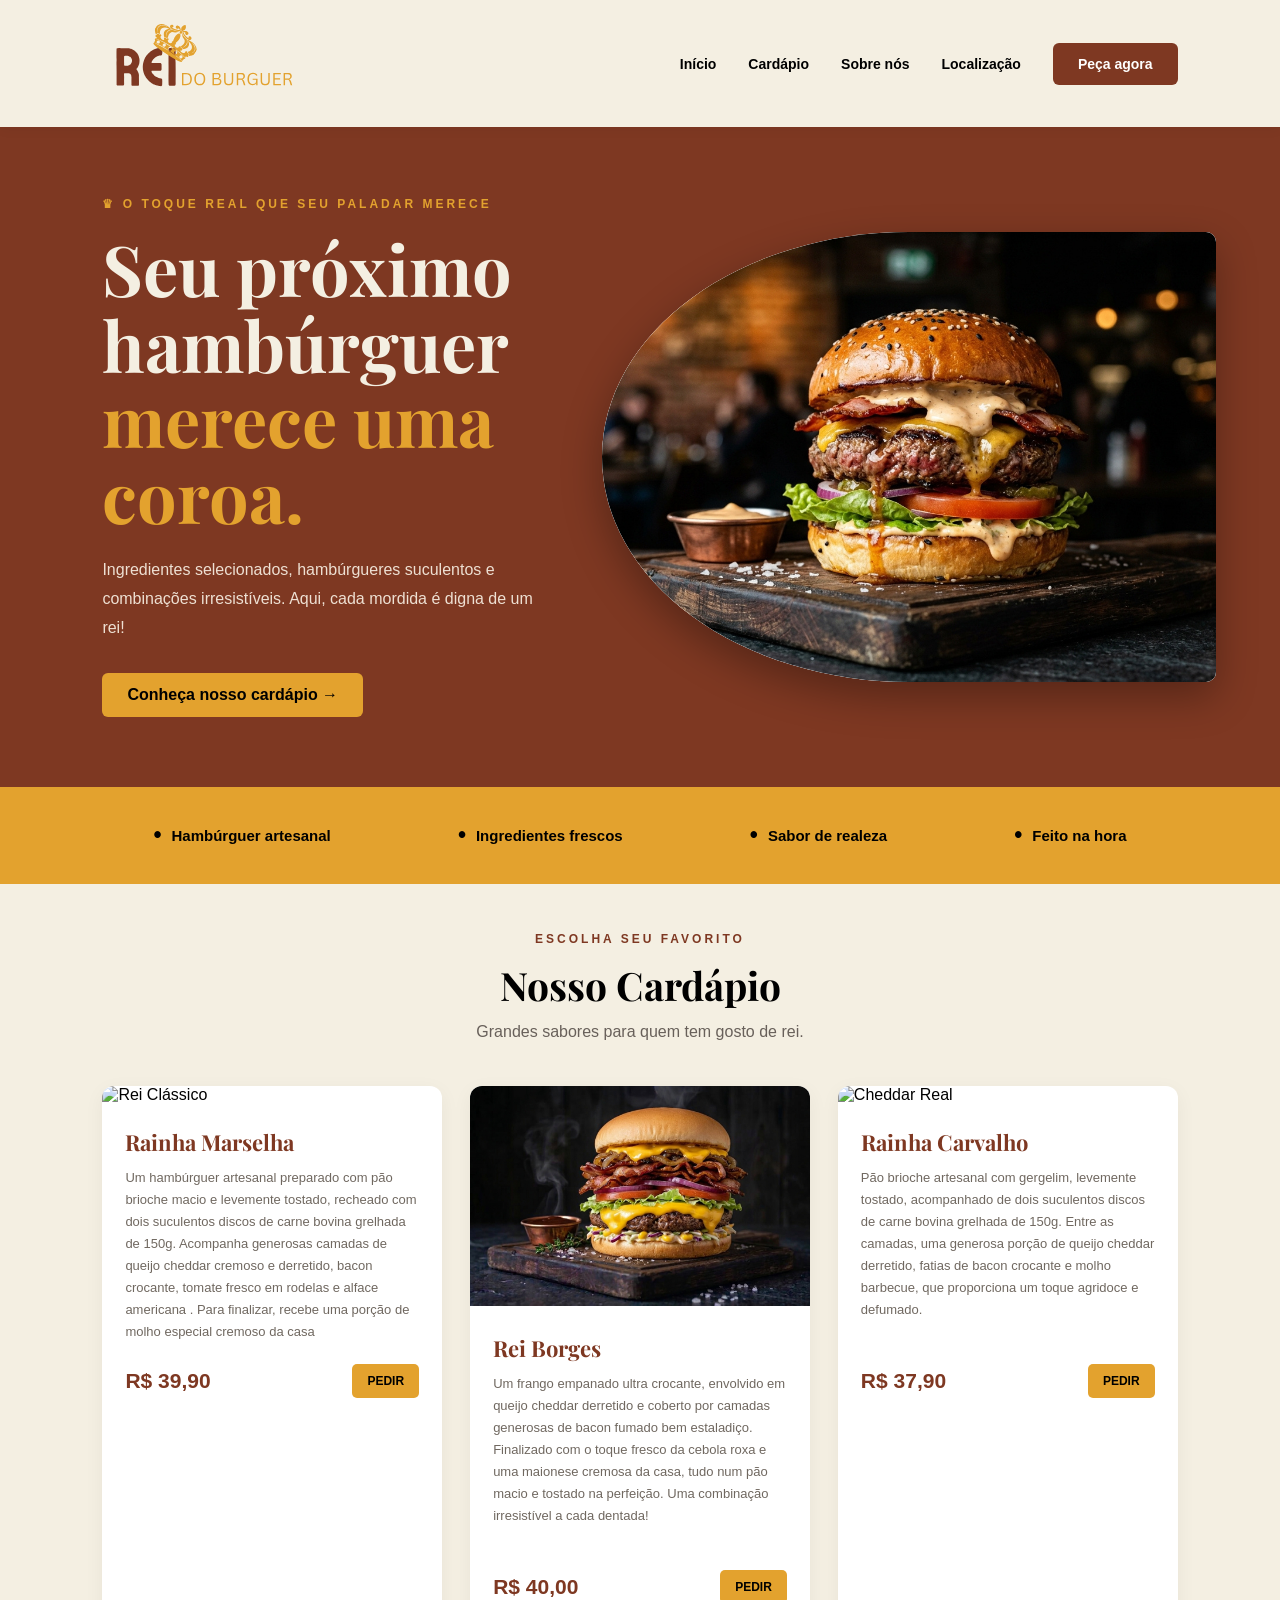
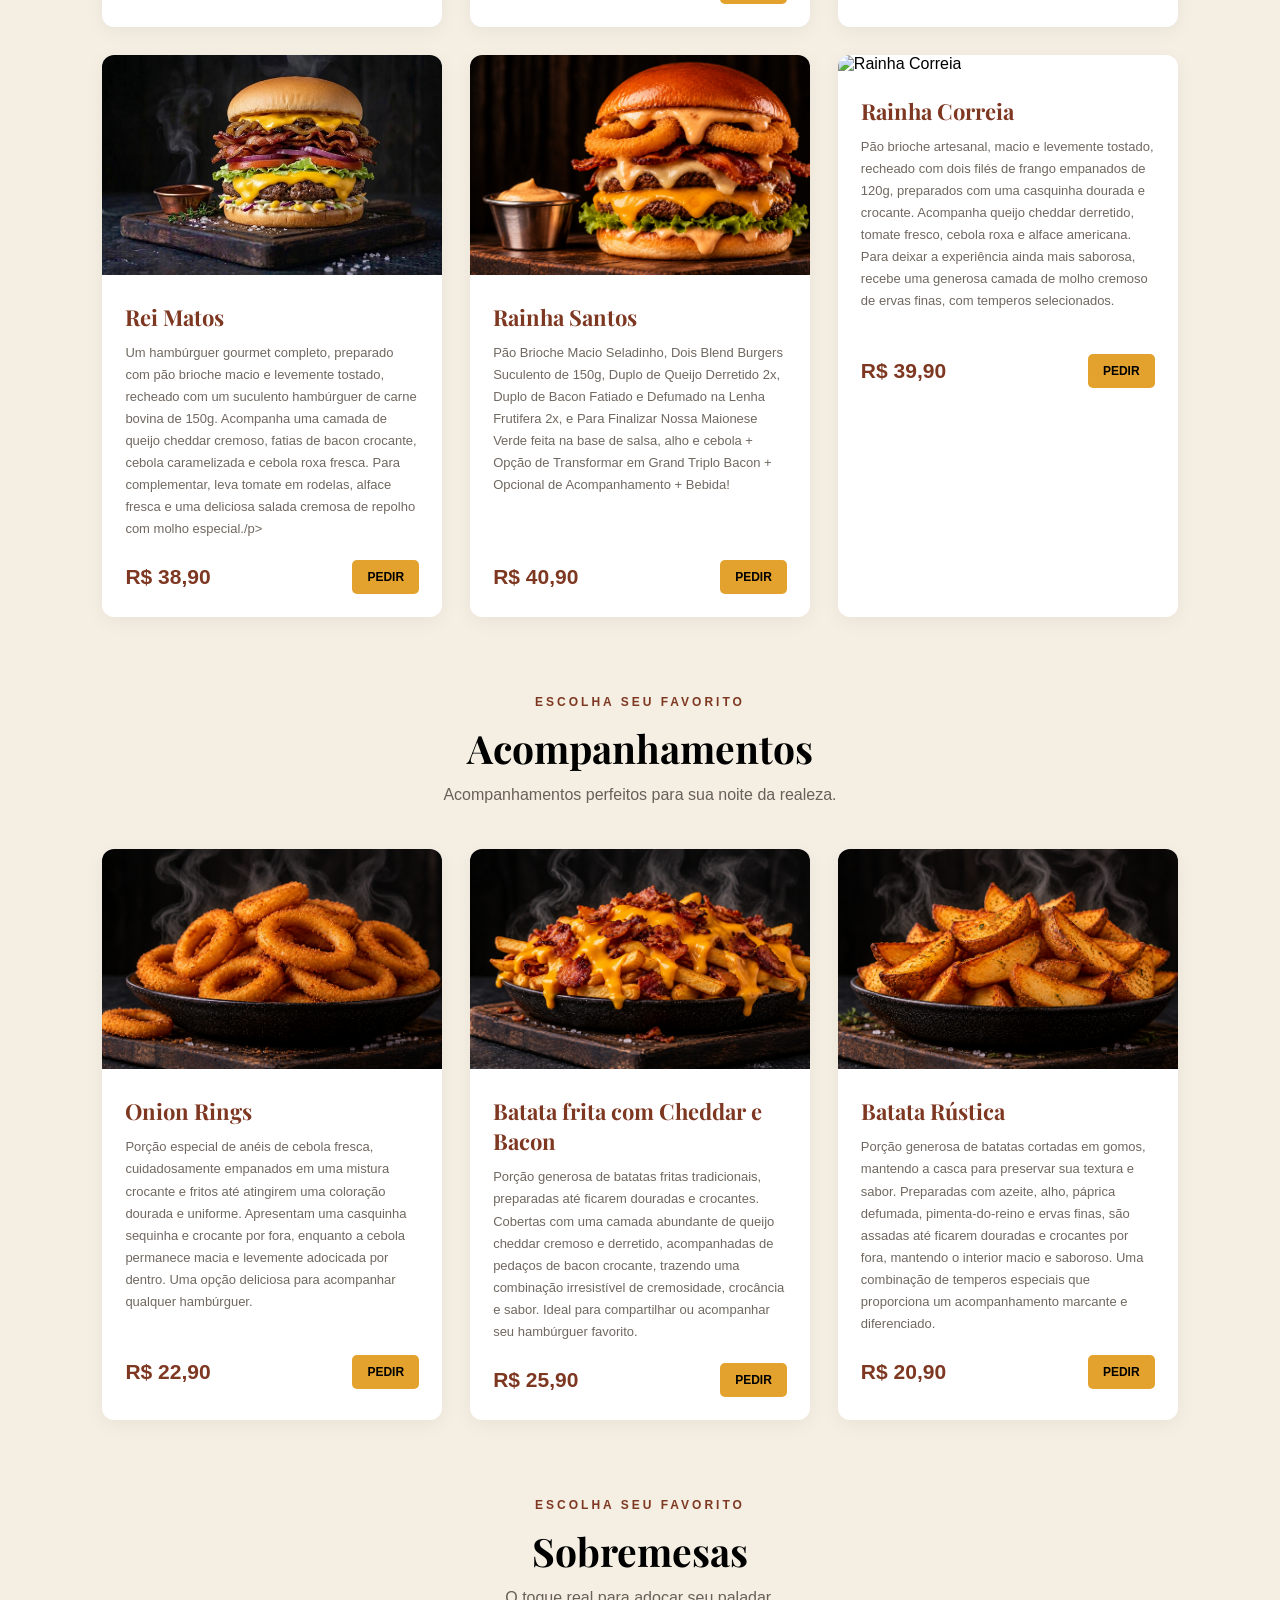
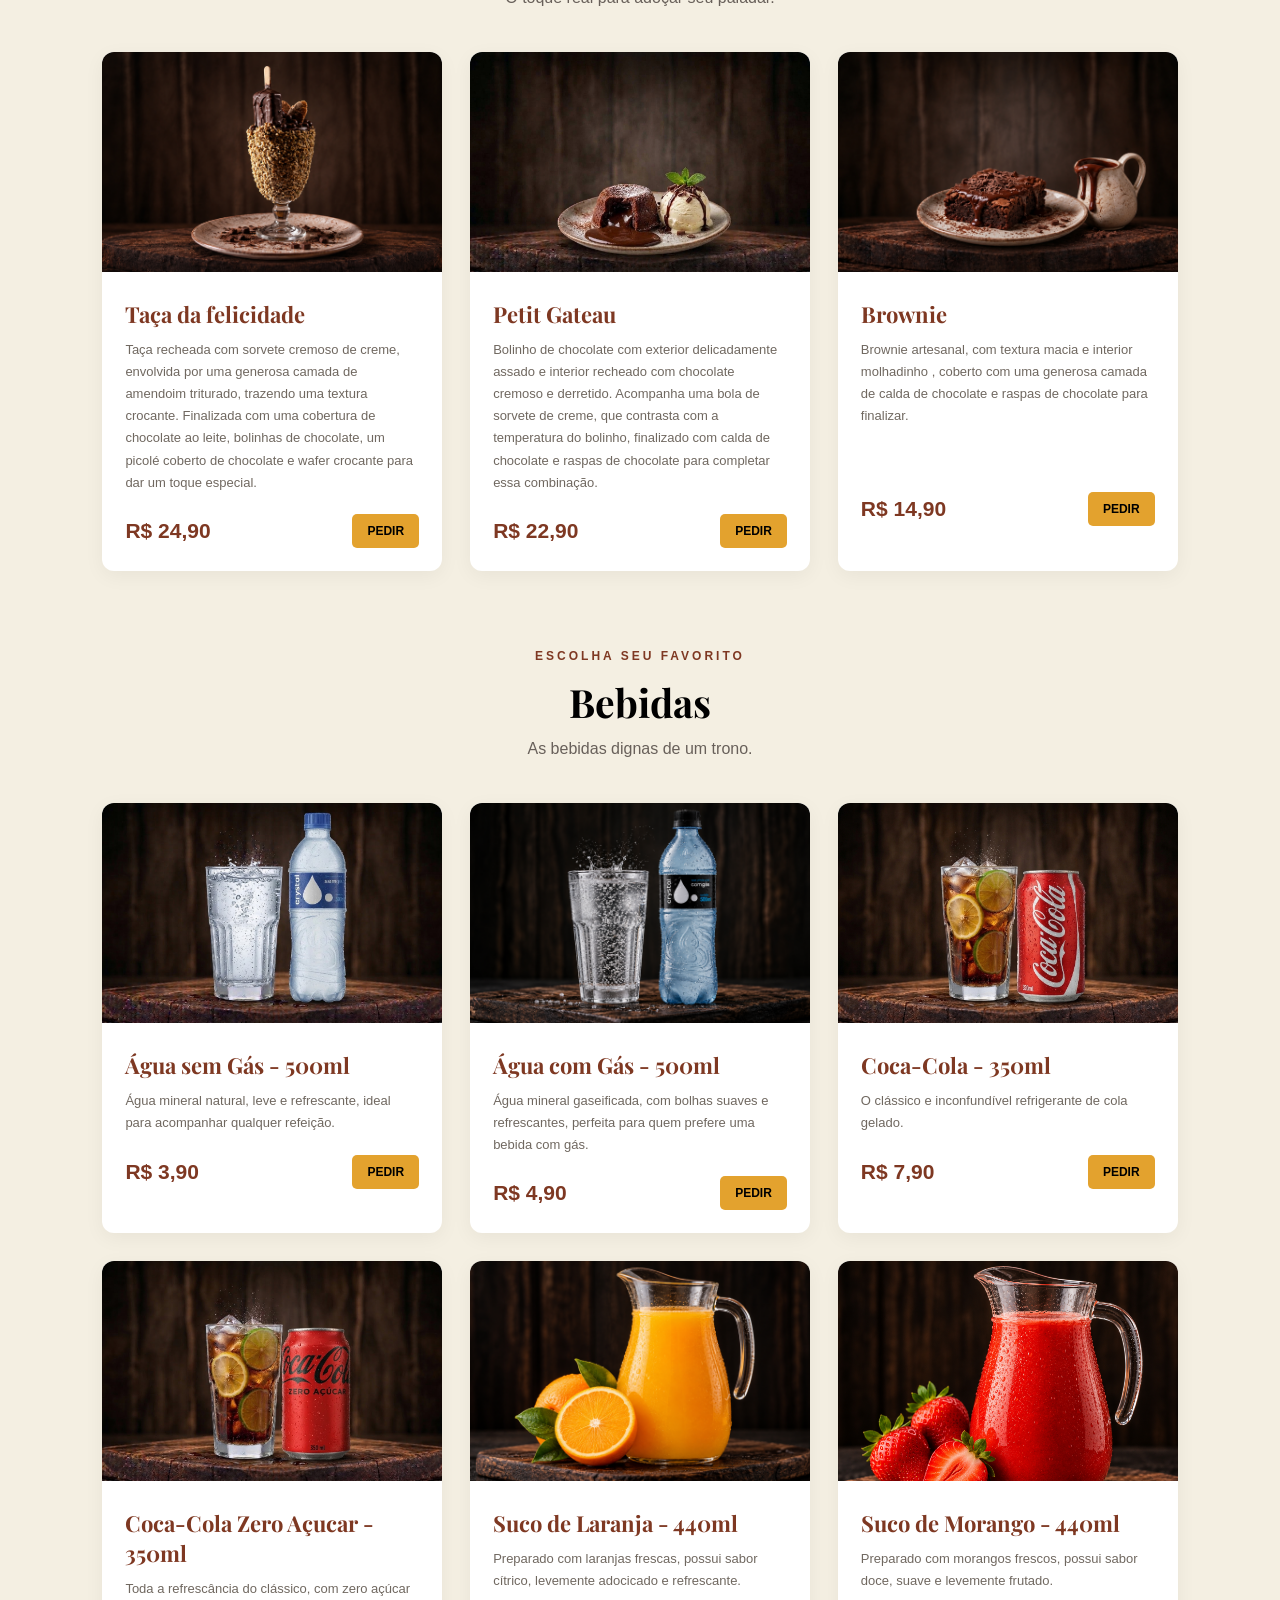
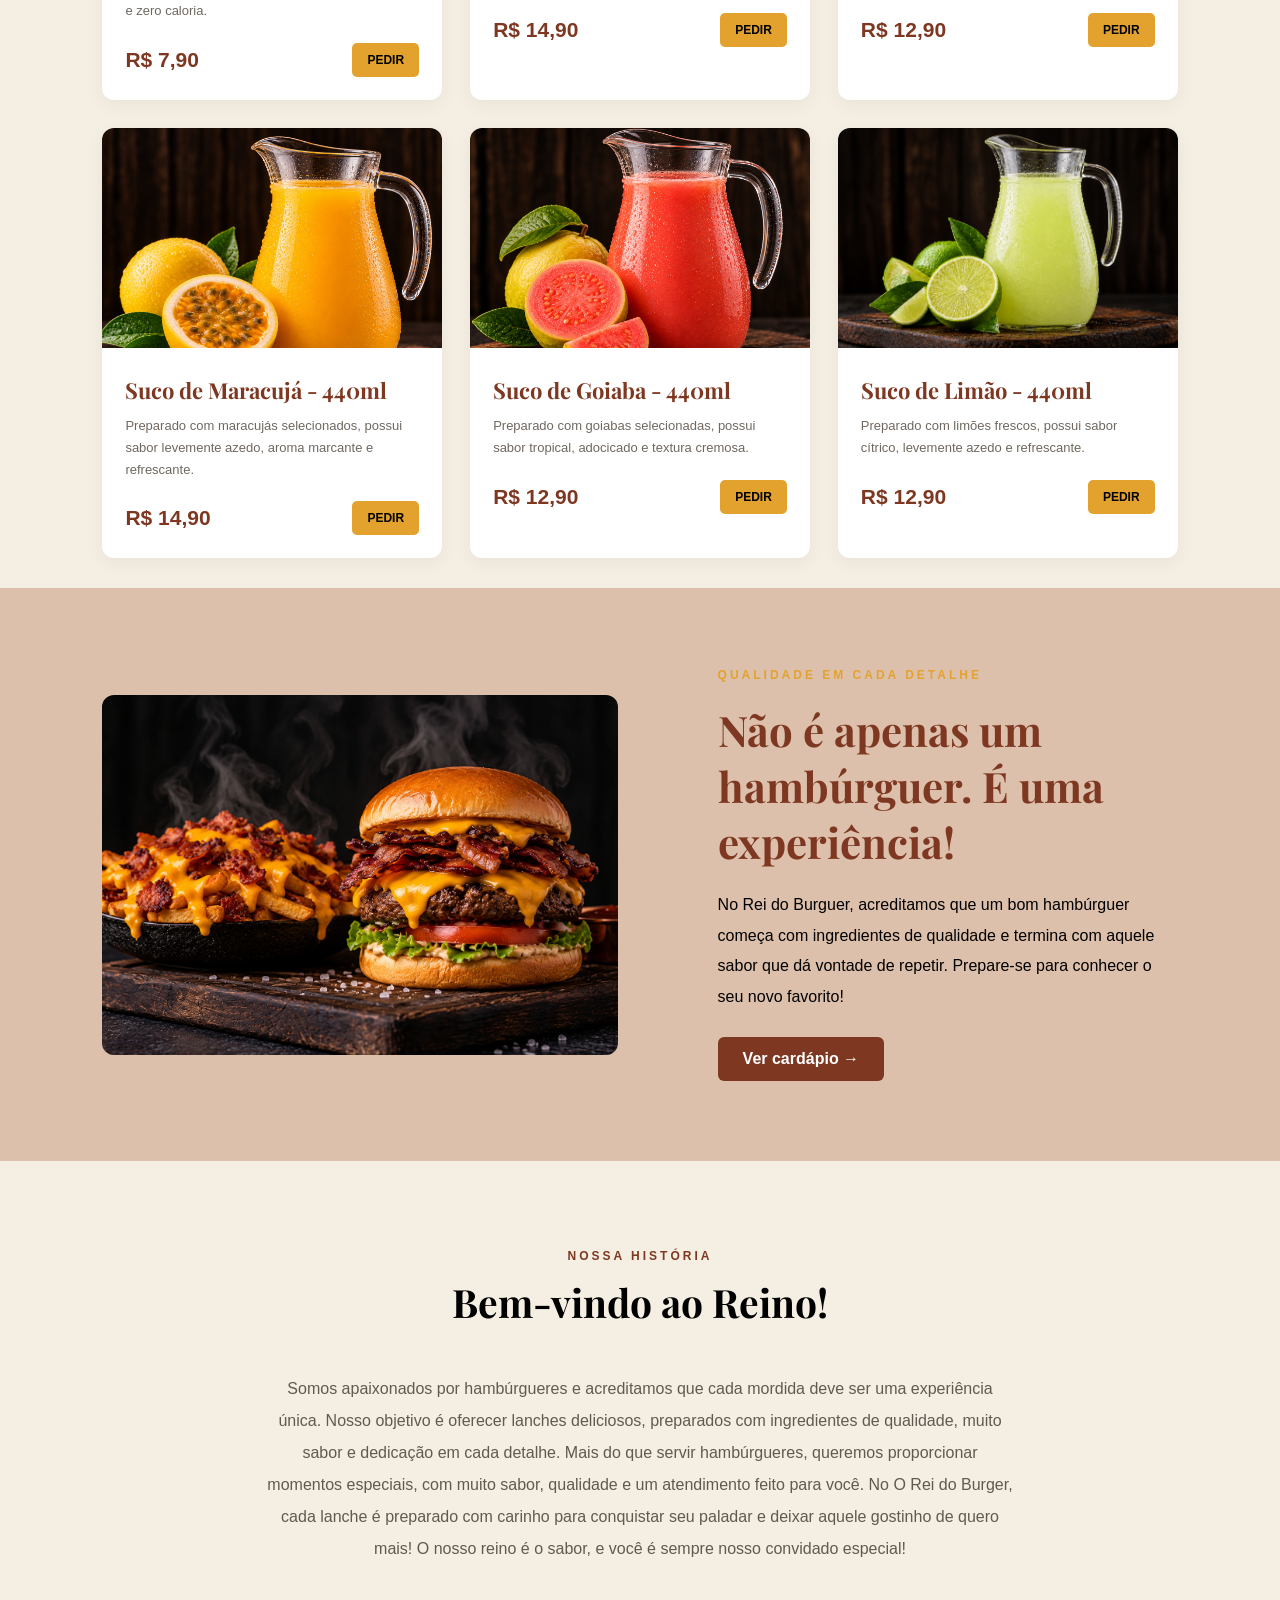
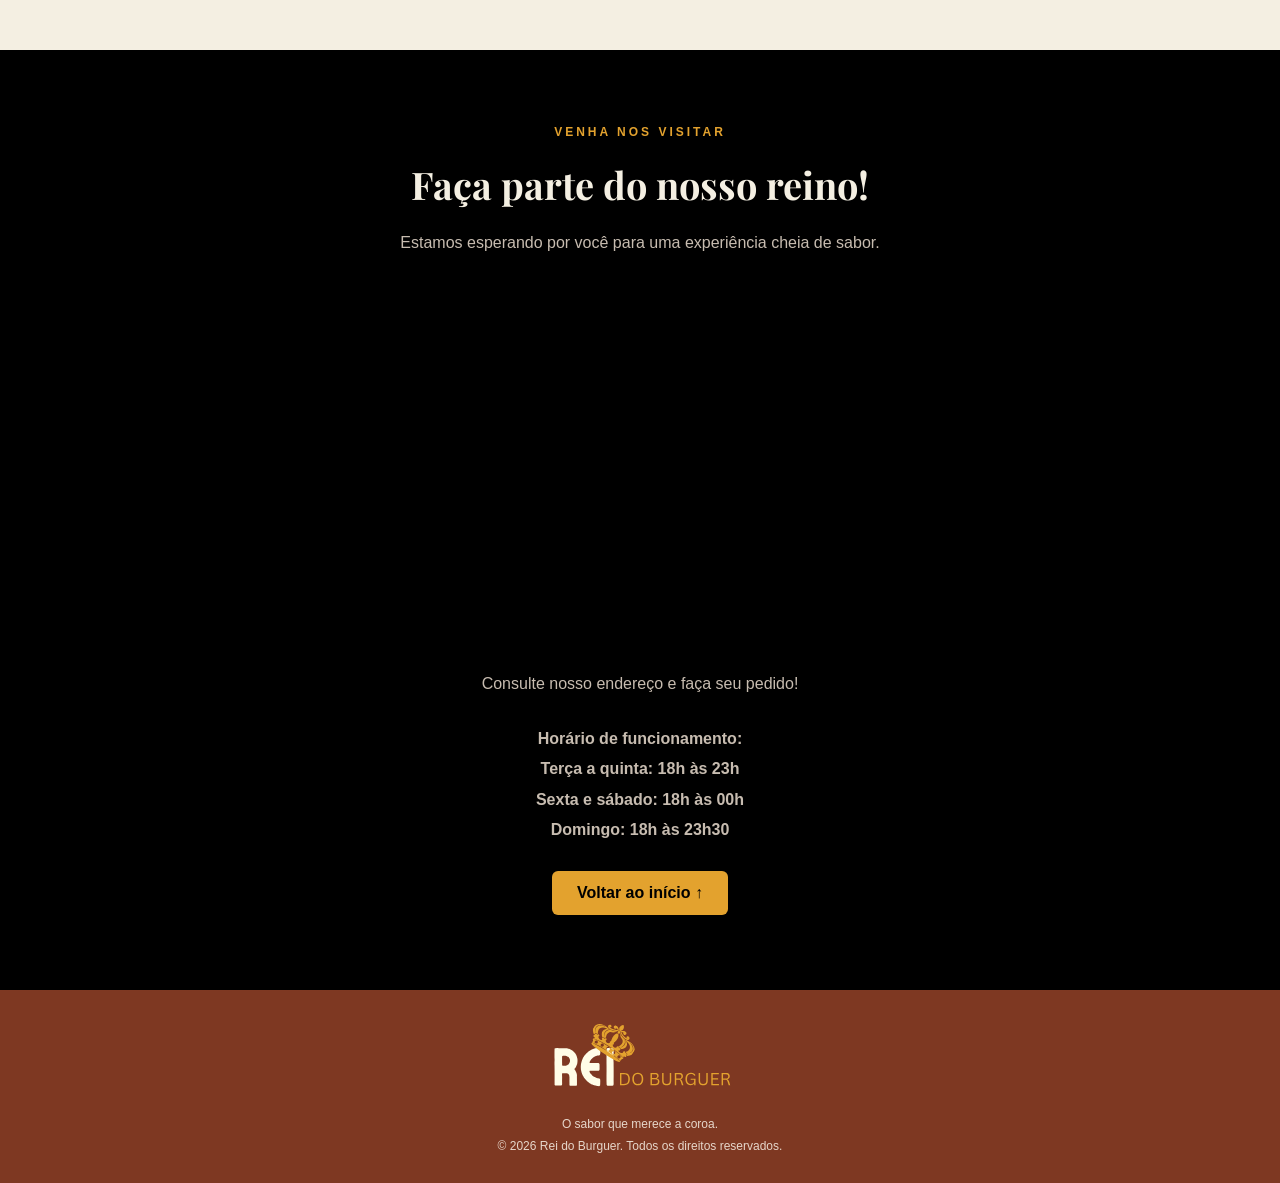
==== index.html @ b0a29767 "rei do burguer" ====
<!DOCTYPE html>
<html lang="pt-BR">
<head>
  <meta charset="UTF-8">
  <meta name="viewport" content="width=device-width, initial-scale=1.0">
  <title>Rei do Burguer | O Verdadeiro Sabor Real</title>
  <link rel="preconnect" href="https://fonts.googleapis.com">
  <link rel="preconnect" href="https://fonts.gstatic.com" crossorigin>
  <link href="https://fonts.googleapis.com/css2?family=Plus+Jakarta+Sans:wght@400;600;700;800&family=Playfair+Display:ital,wght@0,700;1,700&display=swap" rel="stylesheet">
  <link rel="stylesheet" href = "style.css">
  <link rel="shortcut icon" href="imagem/rei (40 x 40 px).png" type="image/x-icon">
</head>


    
    <header>
        <div class="logo"><img src="imagem/logo.svg"></div> 


        <nav>
            <a href="#inicio">Início</a>
            <a href="#cardapio">Cardápio</a>
            <a href="#sobre">Sobre nós</a>
            <a href="#localizacao">Localização</a>
            <a href="https://wa.me/5511960184964? text=Olá!%20Quero%20fazer%20um%20pedido!" class="btn btn-marrom" type="blanck">Peça agora</a>
        </nav>
    </header>


    <!-- INÍCIO -->
      <body>
    <section class="hero" id="inicio">


        <div class="hero-content">
            <div class="tag">♛ O toque real que seu paladar merece</div>


            <h1>
                Seu próximo
                hambúrguer
                <span>merece uma coroa.</span>
            </h1>


            <p>
                Ingredientes selecionados, hambúrgueres suculentos
                e combinações irresistíveis. Aqui, cada mordida
                é digna de um rei!
            </p>


            <a href="#cardapio" class="btn btn-amarelo">
                Conheça nosso cardápio →
            </a>
        </div>


        <img class="hero-image"
        src="imagem/hero.svg"
        alt="Hambúrguer artesanal">


    </section>


    <!-- DIFERENCIAIS -->
    <section class="benefits">


        <div class="benefit">
            <span>•</span> Hambúrguer artesanal
        </div>


        <div class="benefit">
            <span>•</span> Ingredientes frescos
        </div>


        <div class="benefit">
            <span>•</span> Sabor de realeza
        </div>


        <div class="benefit">
            <span>•</span> Feito na hora
        </div>


    </section>


    <!-- CARDÁPIO -->
    <section class="section menu" id="cardapio">


        <div class="section-title">
            <small>Escolha seu favorito</small>
            <h2>Nosso Cardápio</h2>
            <p>Grandes sabores para quem tem gosto de rei.</p>
        </div>


        <div class="products">


            <div class="product">
                <img src="imagem/hamburguer.duda.png"
                alt="Rei Clássico">


                <div class="product-info">
                    <h3>Rainha Marselha</h3>
                    <p>Um hambúrguer artesanal preparado com pão brioche macio e levemente tostado, recheado com dois suculentos discos de carne bovina grelhada de 150g. Acompanha generosas camadas de queijo cheddar cremoso e derretido, bacon crocante, tomate fresco em rodelas e alface americana . Para finalizar, recebe uma porção de molho especial cremoso da casa</p>


                    <div class="product-bottom">
                        <span class="price">R$ 39,90</span>
                        <a href="https://wa.me/5511960184964? text=Olá!%20Quero%20fazer%20o%20pedido%20do%20Rainha%20Marselha!" class="buy">PEDIR</a>
                    </div>
                </div>
            </div>


            <div class="product">
                <img src="imagem/borges.svg"
                alt="Duplo Soberano">


                <div class="product-info">
                    <h3>Rei Borges</h3>
                    <p>Um frango empanado ultra crocante, envolvido em queijo cheddar derretido e coberto por camadas generosas de bacon fumado bem estaladiço. Finalizado com o toque fresco da cebola roxa e uma maionese cremosa da casa, tudo num pão macio e tostado na perfeição. Uma combinação irresistível a cada dentada!
                        <br>
                        <br>
                    </p>


                    <div class="product-bottom">
                        <span class="price">R$ 40,00</span>
                        <a href="https://wa.me/5511960184964? text=Olá!%20Quero%20fazer%20o%20pedido%20do%20Rei%20Borges!" target="_self" class="buy">PEDIR</a>
                    </div>
                </div>
            </div>


            <div class="product">
                <img src="imagem/hamburguer.roberta.png"
                alt="Cheddar Real">


                <div class="product-info">
                    <h3>Rainha Carvalho</h3>
                    <p> Pão brioche artesanal com gergelim, levemente tostado, acompanhado de dois suculentos discos de carne bovina grelhada de 150g. Entre as camadas, uma generosa porção de queijo cheddar derretido, fatias de bacon crocante e molho barbecue, que proporciona um toque agridoce e defumado.<br>
                    <br></p>


                    <div class="product-bottom">
                        <span class="price">R$ 37,90</span>
                        <a href="https://wa.me/5511960184964? text=Olá!%20Quero%20fazer%20o%20pedido%20do%20Rainha%20Carvalho!" class="buy">PEDIR</a>
                    </div>
                </div>
            </div>


            <div class="product">
                <img src="imagem/julio_lanche.svg"
                alt="Bacon Supreme">


                <div class="product-info">
                    <h3>Rei Matos</h3>
                    <p> Um hambúrguer gourmet completo, preparado com pão brioche macio e levemente tostado, recheado com um suculento hambúrguer de carne bovina de 150g. Acompanha uma camada de queijo cheddar cremoso, fatias de bacon crocante, cebola caramelizada e cebola roxa fresca. Para complementar, leva tomate em rodelas, alface fresca e uma deliciosa salada cremosa de repolho com molho especial./p>


                    <div class="product-bottom">
                        <span class="price">R$ 38,90</span>
                        <a href="https://wa.me/5511960184964? text=Olá!%20Quero%20fazer%20o%20pedido%20do%20Rei%20Matos!" class="buy">PEDIR</a>
                    </div>
                </div>
            </div>

            <div class="product">
                <img src="imagem/santos.svg"
                alt="Frango Crocante">


                <div class="product-info">
                    <h3>Rainha Santos</h3>
                    <p>Pão Brioche Macio Seladinho, Dois Blend Burgers Suculento de 150g, Duplo de Queijo Derretido 2x, Duplo de Bacon Fatiado e Defumado na Lenha Frutifera 2x, e Para Finalizar Nossa Maionese Verde feita na base de salsa, alho e cebola + Opção de Transformar em Grand Triplo Bacon + Opcional de Acompanhamento + Bebida!
                        <br>
                        <br>
                        <br>

                    </p>


                    <div class="product-bottom">
                        <span class="price">R$ 40,90</span>
                        <a href="https://wa.me/5511960184964? text=Olá!%20Quero%20fazer%20o%20pedido%20do%20Rainha%20Santos!" class="buy">PEDIR</a>
                    </div>
                </div>
            </div>


            <div class="product">
                <img src="imagem/hamburguer.lavinia.png"
                alt="Rainha Correia">


                <div class="product-info">
                    <h3>Rainha Correia</h3>
                    <p>Pão brioche artesanal, macio e levemente tostado, recheado com dois filés de frango empanados de 120g, preparados com uma casquinha dourada e crocante. Acompanha queijo cheddar derretido, tomate fresco, cebola roxa e alface americana. Para deixar a experiência ainda mais saborosa, recebe uma generosa camada de molho cremoso de ervas finas, com temperos selecionados.
                        <br>
                        <br>
                    </p>


                    <div class="product-bottom">
                        <span class="price">R$ 39,90</span>
                        <a href="https://wa.me/5511960184964? text=Olá!%20Quero%20fazer%20o%20pedido%20do%20Rainha%20Correia!" class="buy">PEDIR</a>
                    </div>
                </div>
            </div>
        </section>

    <section class="section menu" id="cardapio">


        <div class="section-title">
            <small>Escolha seu favorito</small>
            <h2>Acompanhamentos</h2>
            <p>Acompanhamentos perfeitos para sua noite da realeza.</p>
        </div>


        <div class="products">

    

            <div class="product">
                <img src="imagem/cebola.svg"
                alt="Frango Crocante">


                <div class="product-info">
                    <h3>Onion Rings</h3>
                    <p>Porção especial de anéis de cebola fresca, cuidadosamente empanados em uma mistura crocante e fritos até atingirem uma coloração dourada e uniforme. Apresentam uma casquinha sequinha e crocante por fora, enquanto a cebola permanece macia e levemente adocicada por dentro. Uma opção deliciosa para acompanhar qualquer hambúrguer.
                        <br>
                        <br>
                    </p>


                    <div class="product-bottom">
                        <span class="price">R$ 22,90</span>
                        <a href="https://wa.me/5511960184964? text=Olá!%20Quero%20fazer%20o%20pedido%20de%20uma%20porção%20de%20Onion%20Rings!" class="buy">PEDIR</a>
                    </div>
                </div>
            </div>

            <div class="product">
                <img src="imagem/batata.svg"
                alt="Frango Crocante">


                <div class="product-info">
                    <h3>Batata frita com Cheddar e Bacon</h3>
                    <p>Porção generosa de batatas fritas tradicionais, preparadas até ficarem douradas e crocantes. Cobertas com uma camada abundante de queijo cheddar cremoso e derretido, acompanhadas de pedaços de bacon crocante, trazendo uma combinação irresistível de cremosidade, crocância e sabor. Ideal para compartilhar ou acompanhar seu hambúrguer favorito.</p>


                    <div class="product-bottom">
                        <span class="price">R$ 25,90</span>
                        <a href="https://wa.me/5511960184964? text=Olá!%20Quero%20fazer%20o%20pedido%20de%20uma%porção%20de%20Batata%20frita%20com%20Cheddar%20e%20Bacon!" class="buy">PEDIR</a>
                    </div>
                </div>
            </div>

            <div class="product">
                <img src="imagem/rustica.svg"
                alt="Frango Crocante">


                <div class="product-info">
                    <h3>Batata Rústica</h3>
                    <p>Porção generosa de batatas cortadas em gomos, mantendo a casca para preservar sua textura e sabor. Preparadas com azeite, alho, páprica defumada, pimenta-do-reino e ervas finas, são assadas até ficarem douradas e crocantes por fora, mantendo o interior macio e saboroso. Uma combinação de temperos especiais que proporciona um acompanhamento marcante e diferenciado.</p>


                    <div class="product-bottom">
                        <span class="price">R$ 20,90</span>
                        <a href="https://wa.me/5511960184964? text=Olá!%20Quero%20fazer%20o%20pedido%20de%20uma%porção%20de%20Batata%20Rústica!" class="buy">PEDIR</a>
                    </div>
                </div>
            </div>
        </section>

        <section class="section menu" id="cardapio">


        <div class="section-title">
            <small>Escolha seu favorito</small>
            <h2>Sobremesas</h2>
            <p>O toque real para adoçar seu paladar.</p>
        </div>


        <div class="products">

             <div class="product">
                <img src="imagem/1.svg"
                alt="Taça da felicidade">


                <div class="product-info">
                    <h3>Taça da felicidade</h3>
                    <p>Taça recheada com sorvete cremoso de creme, envolvida 
                    por uma generosa camada de amendoim triturado, trazendo uma
                    textura crocante. Finalizada com uma cobertura de chocolate
                    ao leite, bolinhas de chocolate, um picolé coberto de chocolate 
                    e wafer crocante para dar um toque especial.</p>


                    <div class="product-bottom">
                        <span class="price">R$ 24,90</span>
                        <a href="https://wa.me/5511960184964? text=Olá!%20Quero%20fazer%20o%20pedido%20de%20Uma%20Taça%20da%20Felicidade!" class="buy">PEDIR</a>
                    </div>
                </div>
            </div>

             <div class="product">
                <img src="imagem/3.svg"
                alt="Petit Gateau">


                <div class="product-info">
                    <h3>Petit Gateau</h3>
                    <p>Bolinho de chocolate com exterior delicadamente assado e 
                    interior recheado com chocolate cremoso e derretido. Acompanha
                    uma bola de sorvete de creme, que contrasta com a temperatura 
                    do bolinho, finalizado com calda de chocolate e raspas de chocolate 
                    para completar essa combinação.</p>


                    <div class="product-bottom">
                        <span class="price">R$ 22,90</span>
                        <a href="https://wa.me/5511960184964? text=Olá!%20Quero%20fazer%20o%20pedido%20de%20Petit%20Gateau!" class="buy">PEDIR</a>
                    </div>
                </div>
            </div>

             <div class="product">
                <img src="imagem/2.svg"
                alt="Brownie">


                <div class="product-info">
                    <h3>Brownie</h3>
                    <p> Brownie artesanal, com textura macia e interior molhadinho
                    , coberto com uma generosa camada de calda de chocolate e raspas
                     de chocolate para finalizar.<br>
                    <br>
                    <br></p>


                    <div class="product-bottom">
                        <span class="price">R$ 14,90</span>
                        <a href="https://wa.me/5511960184964? text=Olá!%20Quero%20fazer%20o%20pedido%20do%20Brownie!" class="buy">PEDIR</a>
                    </div>
                </div>
            </div>
        </section>

        <section class="section menu" id="cardapio">


        <div class="section-title">
            <small>Escolha seu favorito</small>
            <h2>Bebidas</h2>
            <p>As bebidas dignas de um trono.</p>
        </div>


        <div class="products">

            <div class="product">
                <img src="imagem/agua.svg"
                alt="Água sem gás">


                <div class="product-info">
                    <h3>Água sem Gás - 500ml</h3>
                    <p>Água mineral natural, leve e refrescante, ideal para acompanhar qualquer refeição.</p>


                    <div class="product-bottom">
                        <span class="price">R$ 3,90</span>
                        <a href="https://wa.me/5511960184964? text=Olá!%20Quero%20fazer%20o%20pedido%20de%20Água%20sem%20Gás!" class="buy">PEDIR</a>
                    </div>
                </div>
            </div>

            <div class="product">
                <img src="imagem/gas.svg"
                alt="Água com gás">


                <div class="product-info">
                    <h3>Água com Gás - 500ml</h3>
                    <p>Água mineral gaseificada, com bolhas suaves e refrescantes, perfeita para quem prefere uma bebida com gás.</p>


                    <div class="product-bottom">
                        <span class="price">R$ 4,90</span>
                        <a href="https://wa.me/5511960184964? text=Olá!%20Quero%20fazer%20o%20pedido%20de%20Água%20com%20Gás!" class="buy">PEDIR</a>
                    </div>
                </div>
            </div>

            <div class="product">
                <img src="imagem/coca.svg"
                alt="Coca-Cola">


                <div class="product-info">
                    <h3>Coca-Cola - 350ml</h3>
                    <p>O clássico e inconfundível refrigerante de cola gelado.</p>


                    <div class="product-bottom">
                        <span class="price">R$ 7,90</span>
                        <a href="https://wa.me/5511960184964? text=Olá!%20Quero%20fazer%20o%20pedido%20de%20Coca-Cola%20Lata!" class="buy">PEDIR</a>
                    </div>
                </div>
            </div>

            <div class="product">
                <img src="imagem/cocazero.svg"
                alt="Coca-Cola Zero">


                <div class="product-info">
                    <h3>Coca-Cola Zero Açucar - 350ml</h3>
                    <p>Toda a refrescância do clássico, com zero açúcar e zero caloria.</p>


                    <div class="product-bottom">
                        <span class="price">R$ 7,90</span>
                        <a href="https://wa.me/5511960184964? text=Olá!%20Quero%20fazer%20o%20pedido%20de%20Coca-Cola%20Zero%20Açucar%20Lata!" class="buy">PEDIR</a>
                    </div>
                </div>
            </div>


            <div class="product">
                <img src="imagem/laranja.svg"
                alt="Suco de laranja">


                <div class="product-info">
                    <h3>Suco de Laranja - 440ml</h3>
                    <p>Preparado com laranjas frescas, possui sabor cítrico, levemente adocicado e refrescante.</p>


                    <div class="product-bottom">
                        <span class="price">R$ 14,90</span>
                        <a href="https://wa.me/5511960184964? text=Olá!%20Quero%20fazer%20o%20pedido%20de%20Suco%20de%20Laranja!" class="buy">PEDIR</a>
                    </div>
                </div>
            </div>

            <div class="product">
                <img src="imagem/morango.svg"
                alt="Suco de morango">


                <div class="product-info">
                    <h3>Suco de Morango - 440ml</h3>
                    <p>Preparado com morangos frescos, possui sabor doce, suave e levemente frutado.</p>


                    <div class="product-bottom">
                        <span class="price">R$ 12,90</span>
                        <a href="https://wa.me/5511960184964? text=Olá!%20Quero%20fazer%20o%20pedido%20de%20Suco%20de%20Morango!" class="buy">PEDIR</a>
                    </div>
                </div>
            </div>

            <div class="product">
                <img src="imagem/maracuja.svg"
                alt="Suco de maracuja">


                <div class="product-info">
                    <h3>Suco de Maracujá - 440ml</h3>
                    <p>Preparado com maracujás selecionados, possui sabor levemente azedo, aroma marcante e refrescante.</p>


                    <div class="product-bottom">
                        <span class="price">R$ 14,90</span>
                        <a href="https://wa.me/5511960184964? text=Olá!%20Quero%20fazer%20o%20pedido%20de%20Suco%20de%20Maracujá!" class="buy">PEDIR</a>
                    </div>
                </div>
            </div>

            <div class="product">
                <img src="imagem/goiaba.svg"
                alt="Suco de goiaba">


                <div class="product-info">
                    <h3>Suco de Goiaba - 440ml</h3>
                    <p>Preparado com goiabas selecionadas, possui sabor tropical, adocicado e textura cremosa.</p>


                    <div class="product-bottom">
                        <span class="price">R$ 12,90</span>
                        <a href="https://wa.me/5511960184964? text=Olá!%20Quero%20fazer%20o%20pedido%20de%20Suco%20de%20Goiaba!" class="buy">PEDIR</a>
                    </div>
                </div>
            </div>


            <div class="product">
                <img src="imagem/limao.svg"
                alt="Suco de Limão">


                <div class="product-info">
                    <h3>Suco de Limão - 440ml</h3>
                    <p>Preparado com limões frescos, possui sabor cítrico, levemente azedo e refrescante.</p>


                    <div class="product-bottom">
                        <span class="price">R$ 12,90</span>
                        <a href="https://wa.me/5511960184964? text=Olá!%20Quero%20fazer%20o%20pedido%20de%20Suco%20de%20Limão!" class="buy">PEDIR</a>
                    </div>
                </div>
            </div>




        </div>


    </section>


    <!-- DESTAQUE -->
    <section class="highlight">


        <img src="imagem/combo.svg"
        alt="Hambúrguer artesanal com ingredientes frescos">


        <div class="highlight-content">
            <div class="tag">Qualidade em cada detalhe</div>


            <h2>Não é apenas um hambúrguer. É uma experiência!</h2>


            <p>
                No Rei do Burguer, acreditamos que um bom hambúrguer
                começa com ingredientes de qualidade e termina
                com aquele sabor que dá vontade de repetir.
                Prepare-se para conhecer o seu novo favorito!
            </p>


            <a href="#cardapio" class="btn btn-marrom">
                Ver cardápio →
            </a>
        </div>


    </section>


    <!-- SOBRE -->
    <section class="section about" id="sobre">


        <div class="section-title">
            <small>Nossa história</small>
            <h2>Bem-vindo ao Reino!</h2>
        </div>


        <div class="about-content">
            <p> Somos apaixonados por hambúrgueres e acreditamos que cada mordida deve ser uma experiência única. Nosso objetivo é oferecer lanches deliciosos, preparados com ingredientes de qualidade, muito sabor e dedicação em cada detalhe.
Mais do que servir hambúrgueres, queremos proporcionar momentos especiais, com muito sabor, qualidade e um atendimento feito para você.
No O Rei do Burger, cada lanche é preparado com carinho para conquistar seu paladar e deixar aquele gostinho de quero mais!
O nosso reino é o sabor, e você é sempre nosso convidado especial!
            </p>
        </div>


    </section>


    <!-- LOCALIZAÇÃO -->
    <section class="location" id="localizacao">


        <div class="tag">Venha nos visitar</div>


        <h2>Faça parte do nosso reino!</h2>


        <p>
            Estamos esperando por você para uma experiência
            cheia de sabor.<br>
            <iframe src="https://www.google.com/maps/embed?pb=!1m18!1m12!1m3!1d14628.913516328777!2d-46.3142912!3d-23.560239850000002!2m3!1f0!2f0!3f0!3m2!1i1024!2i768!4f13.1!3m3!1m2!1s0x94ce709cdd72cb8d%3A0xa0c48f485457b882!2sEscola%20SENAI%20%22Luis%20Eulalio%20de%20Bueno%20Vidigal%20Filho%22!5e0!3m2!1spt-BR!2sbr!4v1794396894799!5m2!1spt-BR!2sbr" width=100% height="400
            " style="border:0;" allowfullscreen="" loading="lazy" referrerpolicy="strict-origin-when-cross-origin"></iframe> <br>
            Consulte nosso endereço e faça seu pedido! 
            
        </p>

        <p><b> Horário de funcionamento: <br>
             Terça a quinta: 18h às 23h<br>
            Sexta e sábado: 18h às 00h<br>
            Domingo: 18h às 23h30 </b>
        </p>


        <a href="#inicio" class="btn btn-amarelo">
            Voltar ao início ↑
        </a>


    </section>
     

    <!-- RODAPÉ -->
    <footer>


        <div class="logo"><img src="imagem/rei_rodape.svg"></div>


        <p>O sabor que merece a coroa.</p>


        <p>© 2026 Rei do Burguer. Todos os direitos reservados.</p>



    </footer>


</body>
</html>
---- style.css ----
* {
            margin: 0;
            padding: 0;
            box-sizing: border-box;
            scroll-behavior: smooth;
        }


        :root {
            --creme: #f4efe2;
            --marrom: #7e3822;
            --bege: #ddc0ac;
            --amarelo: #e3a22e;
            --preto: #000000;

        }


        body {
            background: var(--creme);
            color: var(--preto);
            font-family: 'DM Sans', sans-serif;
        }


        /* CABEÇALHO */


        header {
            width: 100%;
            padding: 20px 8%;
            display: flex;
            justify-content: space-between;
            align-items: center;
            background: var(--creme);
            position: sticky;
            top: 0;
            z-index: 100;
            box-shadow: 0 2px 12px #0000000d;
        }


        .logo {
            font-family: 'Playfair Display', serif;
            font-size: 27px;
            font-weight: 800;
            color: var(--marrom);
        }


        .logo span {
            color: var(--amarelo);
        }


        nav {
            display: flex;
            gap: 32px;
            align-items: center;
        }


        nav a {
            text-decoration: none;
            color: var(--preto);
            font-size: 14px;
            font-weight: 600;
            transition: .3s;
        }


        nav a:hover {
            color: var(--preto);
        }


        .btn {
            display: inline-block;
            padding: 13px 25px;
            border-radius: 6px;
            text-decoration: none;
            font-weight: 700;
            transition: .3s;
            cursor: pointer;
            border: none;
        }


        .btn-marrom {
            background: var(--marrom);
            color: white;
        }


        .btn-marrom:hover {
            background: var(--amarelo);
            transform: translateY(-3px);
        }


        /* INÍCIO */


        .hero {
            min-height: 590px;
            display: flex;
            align-items: center;
            padding: 70px 8%;
            background: var(--marrom);
            color: var(--creme);
            position: relative;
            overflow: hidden;
        }


        .hero-content {
            max-width: 530px;
            z-index: 2;
        }


        .tag {
            color: var(--amarelo);
            text-transform: uppercase;
            letter-spacing: 3px;
            font-size: 12px;
            font-weight: 800;
            margin-bottom: 20px;
        }


        .hero h1 {
            font-family: 'Playfair Display', serif;
            font-size: clamp(42px, 5.5vw, 70px);
            line-height: 1.08;
            margin-bottom: 23px;
        }


        .hero h1 span {
            color: var(--amarelo);
        }


        .hero p {
            color: #eee0d3;
            line-height: 1.8;
            font-size: 16px;
            margin-bottom: 30px;
            max-width: 440px;
        }


        .btn-amarelo {
            background: var(--amarelo);
            color: var(--preto);
        }


        .btn-amarelo:hover {
            background: var(--creme);
            transform: translateY(-3px);
        }


        .hero-image {
            position: absolute;
            right: 5%;
            width: 48%;
            max-width: 650px;
            height: 450px;
            object-fit: cover;
            border-radius: 50% 10px 10px 50%;
            box-shadow: 0 15px 40px #00000050;
        }


        /* DIFERENCIAIS */


        .benefits {
            padding: 35px 8%;
            display: flex;
            justify-content: space-around;
            flex-wrap: wrap;
            gap: 25px;
            background: var(--amarelo);
        }


        .benefit {
            font-weight: 800;
            font-size: 15px;
            display: flex;
            align-items: center;
            gap: 10px;
        }


        .benefit span {
            font-size: 23px;
        }


        /* SEÇÕES */


        .section {
            padding: 85px 8%;
        }


        .section-title {
            text-align: center;
            margin-bottom: 45px;
        }


        .section-title small {
            color: var(--marrom);
            font-weight: 800;
            text-transform: uppercase;
            letter-spacing: 3px;
            font-size: 12px;
        }


        .section-title h2 {
            font-family: 'Playfair Display', serif;
            font-size: 39px;
            margin-top: 12px;
        }


        .section-title p {
            color: #68605a;
            margin-top: 12px;
        }


        /* CARDÁPIO */


        .menu {
            background: var(--creme);
            padding-bottom: 0px;
            padding-top: 45px;
        }


        .products {
            display: grid;
            grid-template-columns: repeat(3, 1fr);
            gap: 28px;
            padding-bottom: 30px;
        }


        .product {
            background: white;
            border-radius: 12px;
            overflow: hidden;
            transition: .3s;
            box-shadow: 0 5px 20px #0000000d;
        }


        .product:hover {
            transform: translateY(-8px);
            box-shadow: 0 12px 25px #00000020;
        }


        .product img {
            width: 100%;
            height: 220px;
            object-fit: cover;
        }


        .product-info {
            padding: 23px;
        }


        .product-info h3 {
            font-family: 'Playfair Display', serif;
            font-size: 22px;
            color: var(--marrom);
            margin-bottom: 10px;
        }


        .product-info p {
            font-size: 13px;
            color: #706860;
            line-height: 1.7;
            min-height: 45px;
        }


        .product-bottom {
            display: flex;
            align-items: center;
            justify-content: space-between;
            margin-top: 20px;
        }


        .price {
            color: var(--marrom);
            font-weight: 800;
            font-size: 21px;
        }


        .buy {
            background: var(--amarelo);
            color: var(--preto);
            padding: 10px 15px;
            border-radius: 5px;
            text-decoration: none;
            font-weight: 800;
            font-size: 12px;
        }


        .buy:hover {
            background: var(--marrom);
            color: white;
        }


        /* DESTAQUE */


        .highlight {
            background: var(--bege);
            padding: 80px 8%;
            display: flex;
            align-items: center;
            justify-content: space-between;
            gap: 50px;
        }


        .highlight img {
            width: 48%;
            height: 360px;
            object-fit: cover;
            border-radius: 12px;
        }


        .highlight-content {
            max-width: 460px;
        }


        .highlight-content h2 {
            font-family: 'Playfair Display', serif;
            font-size: 42px;
            color: var(--marrom);
            margin-bottom: 20px;
        }


        .highlight-content p {
            line-height: 1.9;
            margin-bottom: 25px;
        }


        /* SOBRE */


        .about {
            background: var(--creme);
            text-align: center;
        }


        .about-content {
            max-width: 750px;
            margin: auto;
        }


        .about-content p {
            color: #625951;
            line-height: 2;
            font-size: 16px;
        }


        /* LOCALIZAÇÃO */


        .location {
            background: var(--preto);
            color: var(--creme);
            text-align: center;
            padding: 75px 8%;
        }


        .location h2 {
            font-family: 'Playfair Display', serif;
            font-size: 38px;
            margin-bottom: 18px;
        }


        .location p {
            color: #c7bcb0;
            line-height: 1.9;
            margin-bottom: 25px;
        }



        /* RODAPÉ */


        footer {
            background: var(--marrom);
            color: var(--creme);
            padding: 30px 8%;
            text-align: center;
        }


        footer .logo {
            color: var(--creme);
            margin-bottom: 10px;
        }


        footer p {
            font-size: 12px;
            color: #e6d6ca;
            margin-top: 8px;
        }


        /* RESPONSIVIDADE */


        @media (max-width: 900px) {
            .hero {
                flex-direction: column;
                align-items: flex-start;
                gap: 35px;
            }


            .hero-image {
                position: relative;
                right: auto;
                width: 100%;
                max-width: 100%;
                height: 300px;
                border-radius: 12px;
            }


            .products {
                grid-template-columns: repeat(2, 1fr);
            }
        }


        @media (max-width: 600px) {
            header {
                flex-direction: column;
                gap: 18px;
            }


            nav {
                gap: 15px;
                flex-wrap: wrap;
                justify-content: center;
            }


            nav a {
                font-size: 12px;
            }


            .products {
                grid-template-columns: 1fr;
            }


            .highlight {
                flex-direction: column;
            }


            .highlight img {
                width: 100%;
                height: 250px;
            }


            .section-title h2 {
                font-size: 31px;
            }


            .benefits {
                justify-content: flex-start;
            }

           
        }
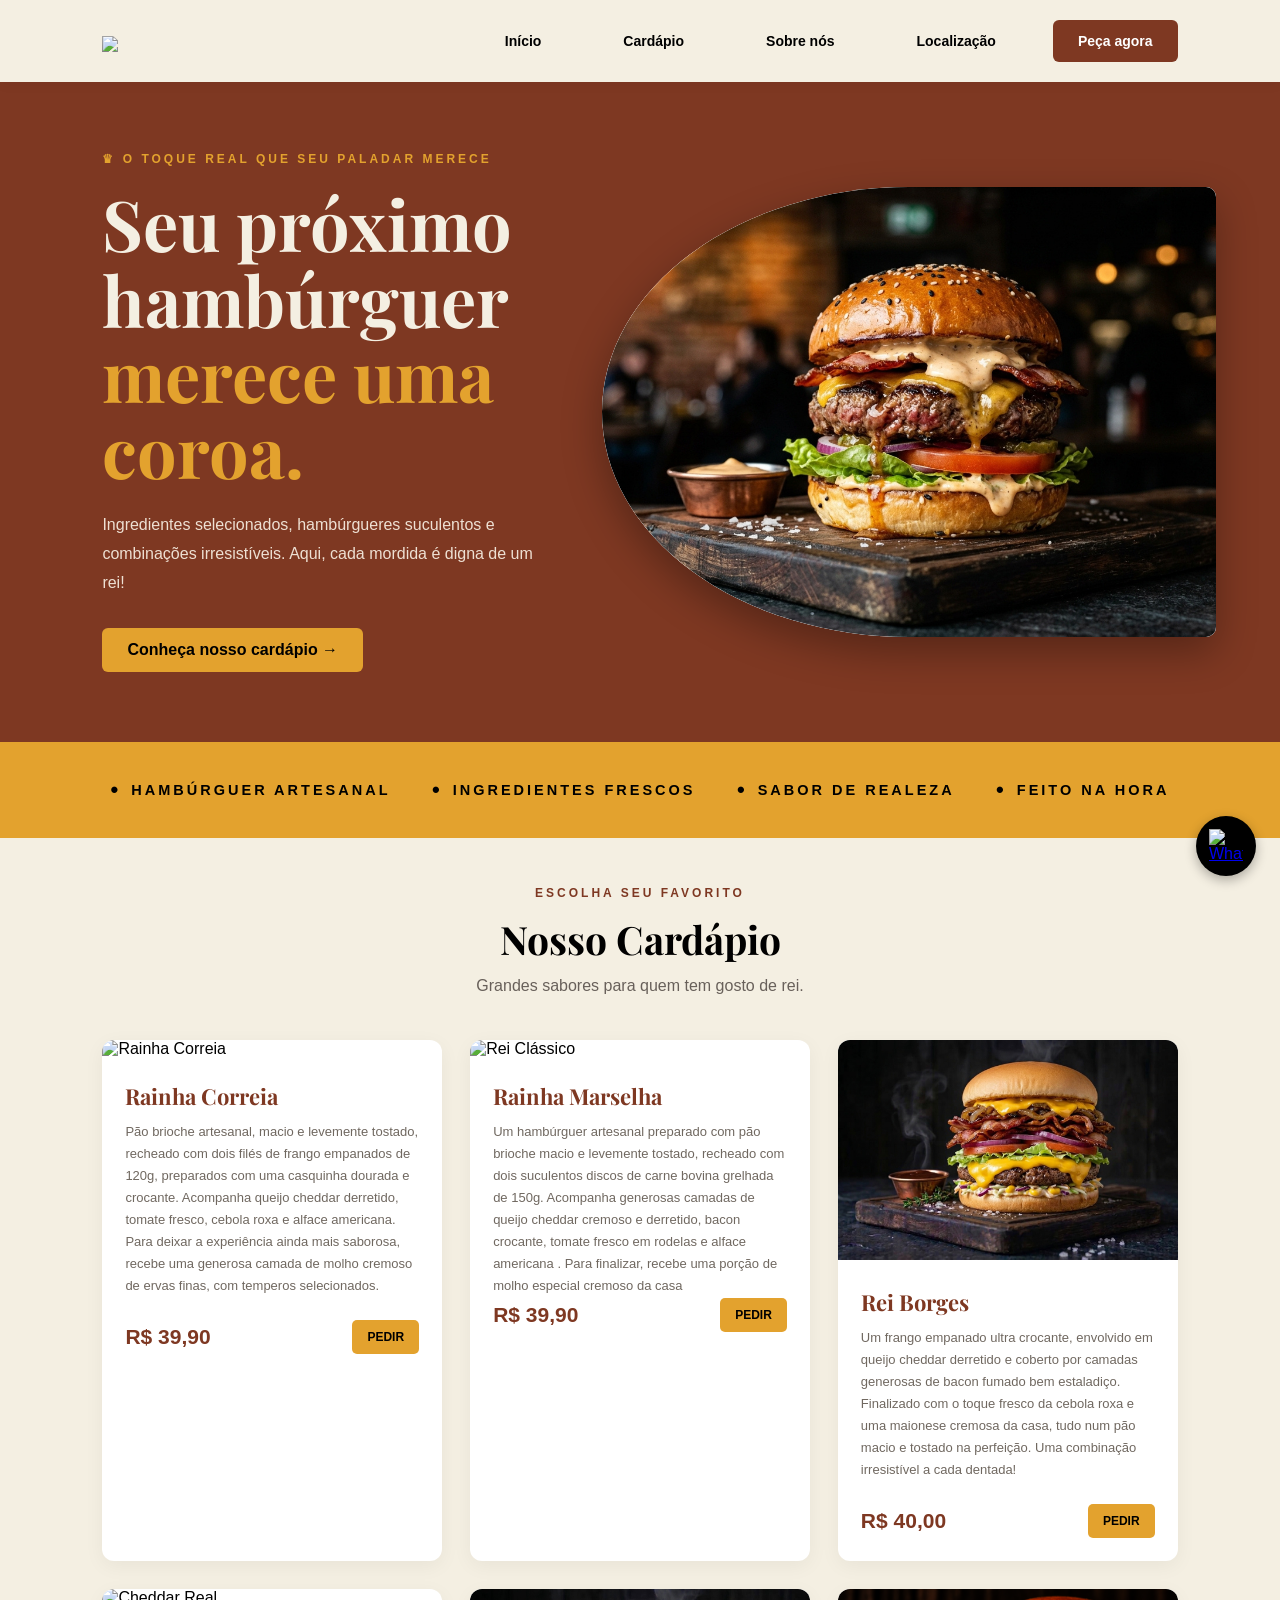
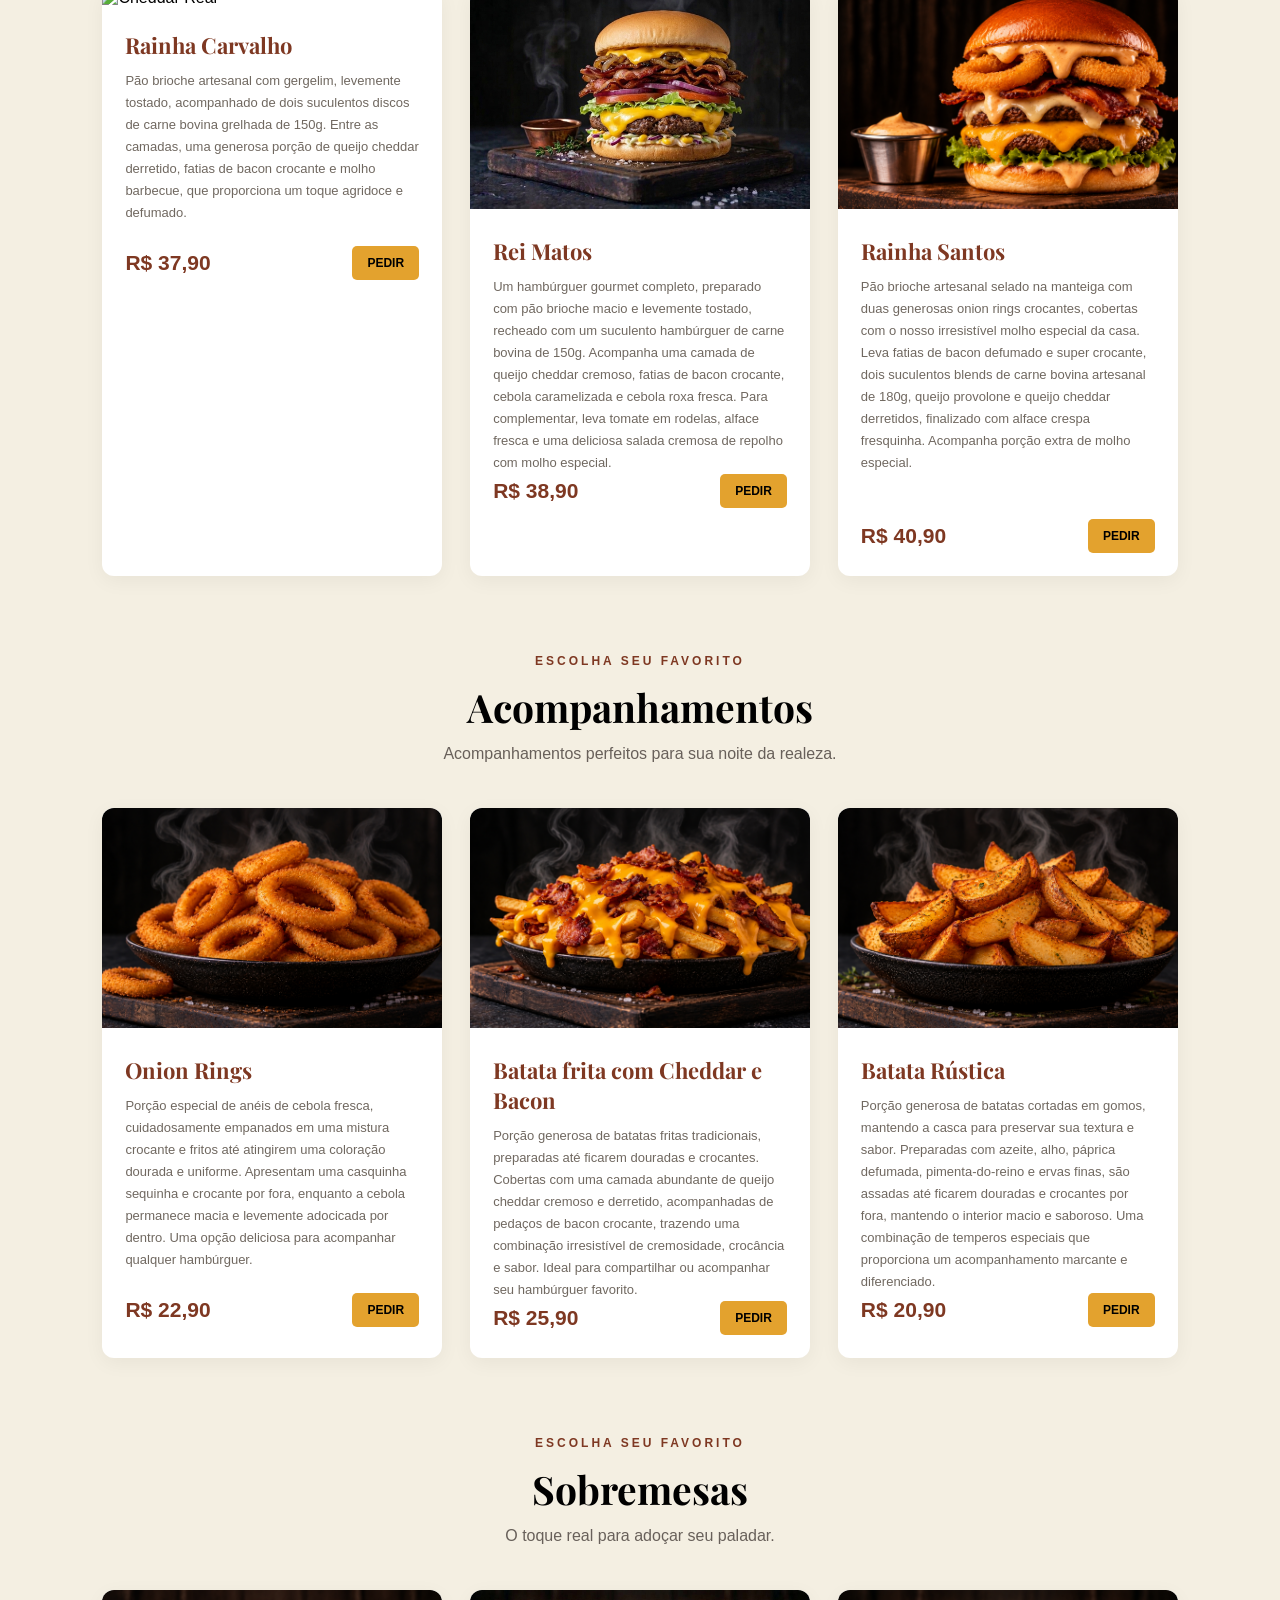
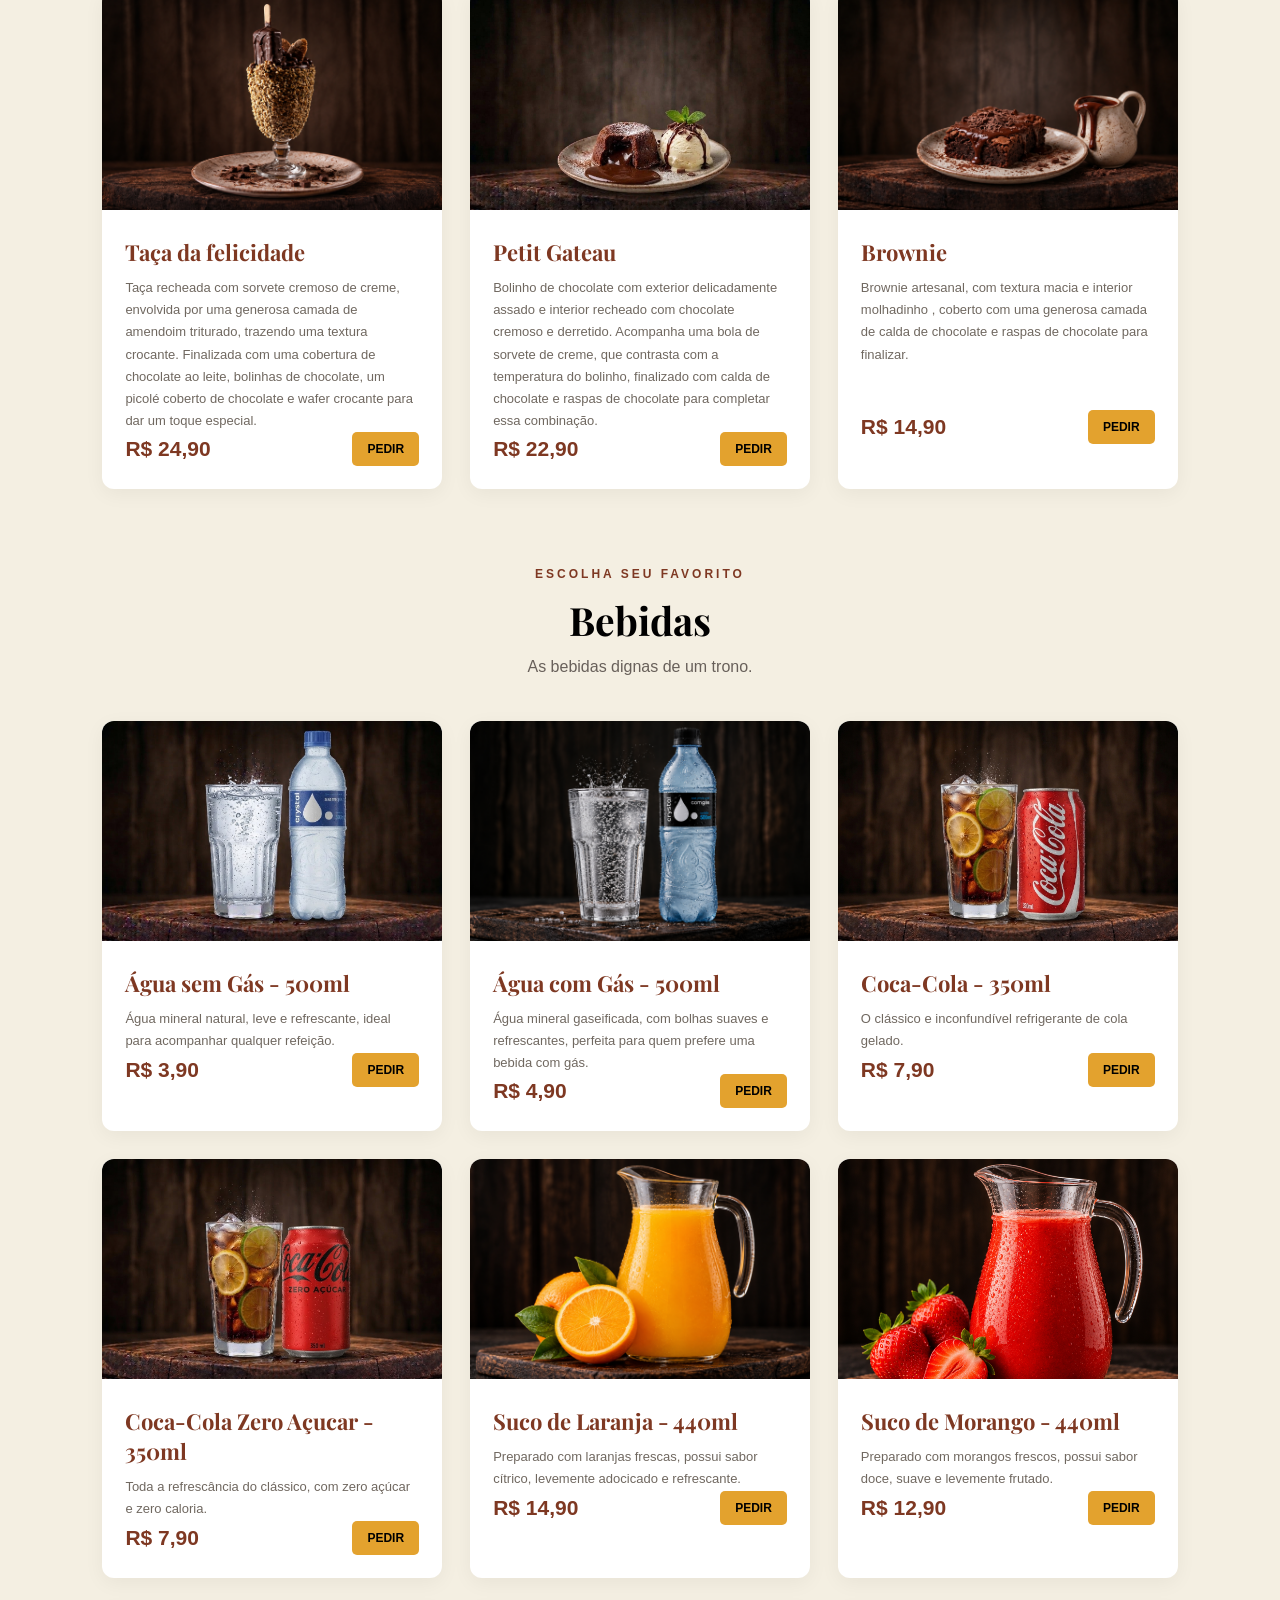
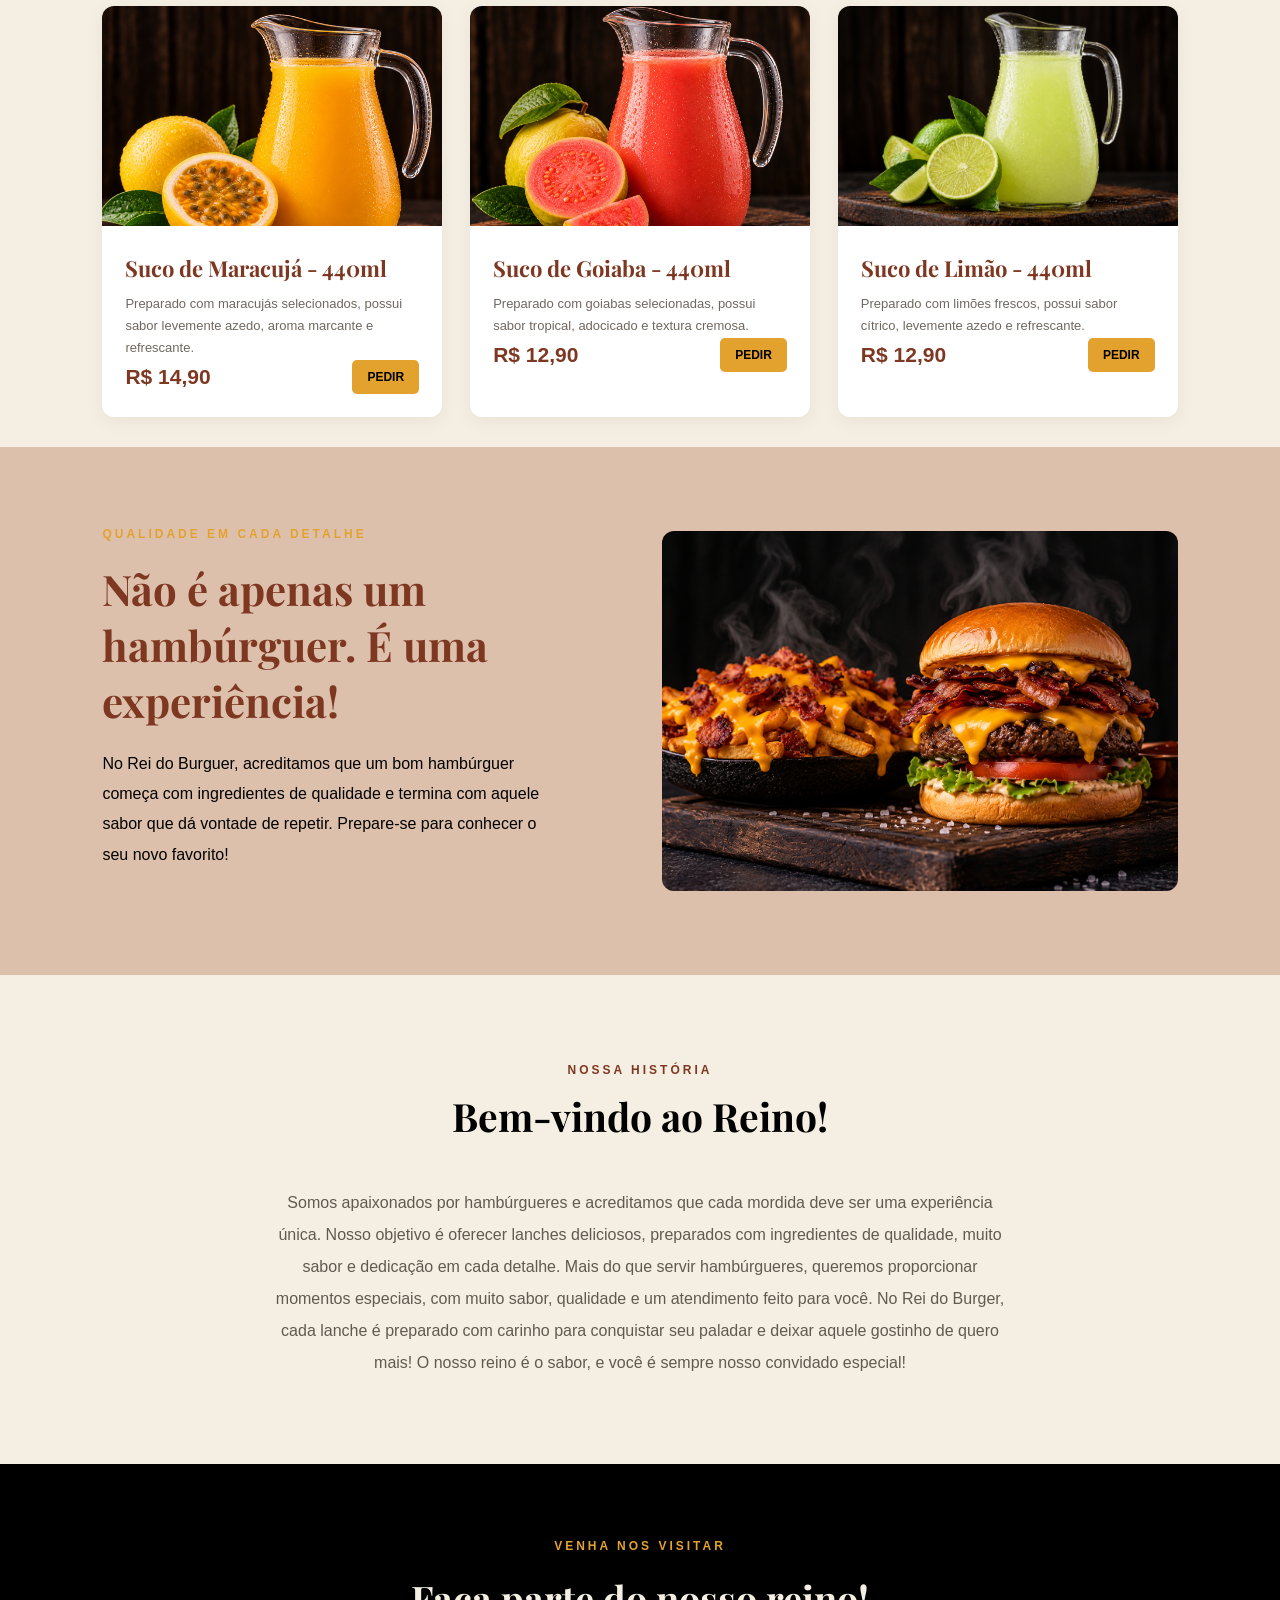
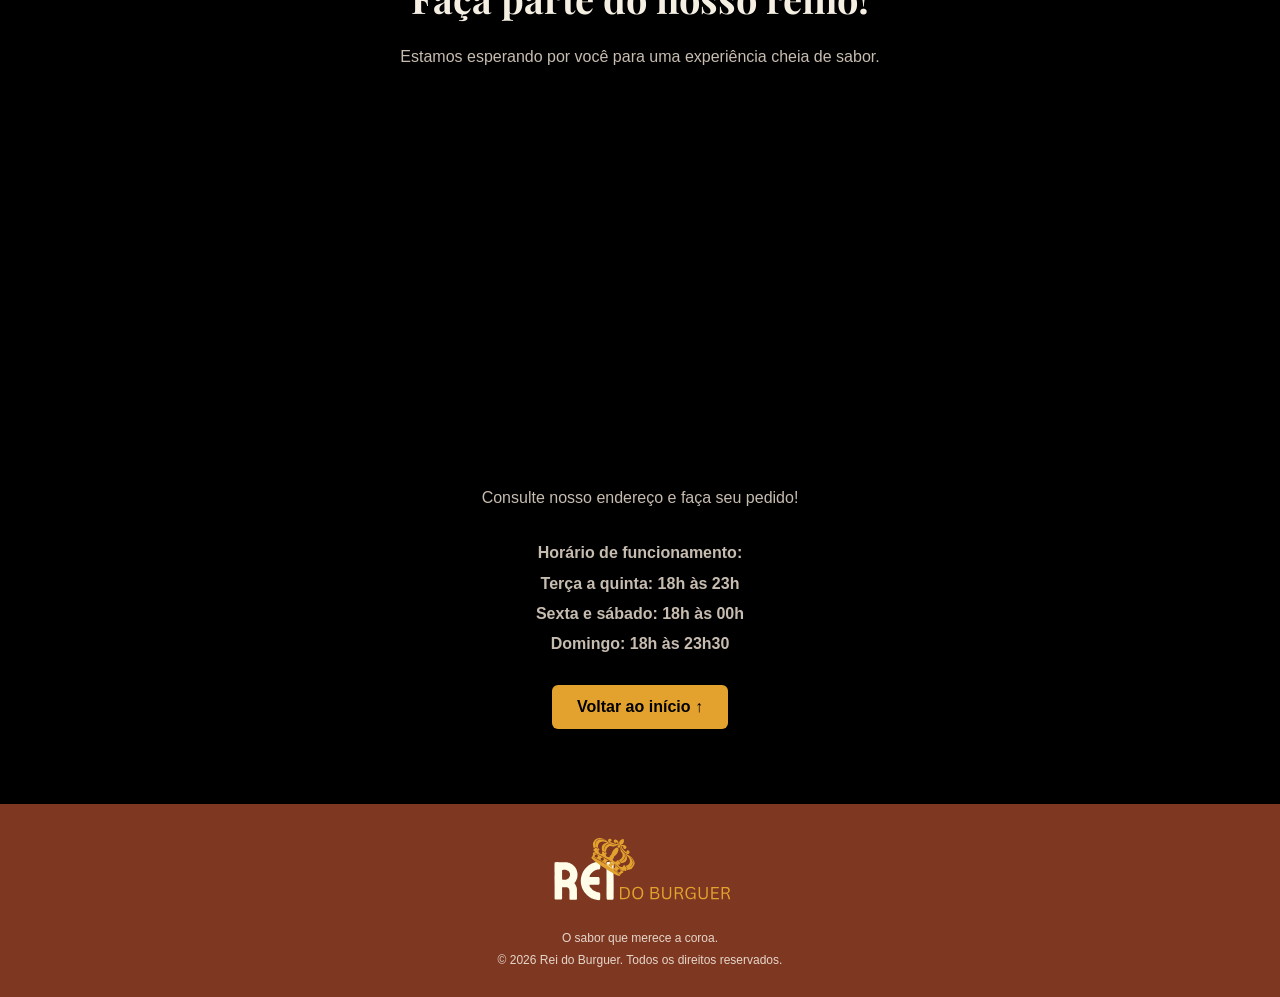
==== commit fa4a0b72: "final" ====
--- a/index.html
+++ b/index.html
@@ -14,14 +14,14 @@
 
     
     <header>
-        <div class="logo"><img src="imagem/logo.svg"></div> 
+        <div class="logo"><img src="imagem/rei menor (1).svg"></div> 
 
 
         <nav>
-            <a href="#inicio">Início</a>
-            <a href="#cardapio">Cardápio</a>
-            <a href="#sobre">Sobre nós</a>
-            <a href="#localizacao">Localização</a>
+            <a href="#inicio" class="btn btn-marrom-nav" type="blanck">Início</a>
+            <a href="#cardapio" class="btn btn-marrom-nav" type="blanck">Cardápio</a>
+            <a href="#sobre" class="btn btn-marrom-nav" type="blanck">Sobre nós</a>
+            <a href="#localizacao" class="btn btn-marrom-nav" type="blanck">Localização</a>
             <a href="https://wa.me/5511960184964? text=Olá!%20Quero%20fazer%20um%20pedido!" class="btn btn-marrom" type="blanck">Peça agora</a>
         </nav>
     </header>
@@ -84,7 +84,7 @@
 
 
         <div class="benefit">
-            <span>•</span> Feito na hora
+            <span>•</span> Feito na hora 
         </div>
 
 
@@ -104,9 +104,29 @@
 
         <div class="products">
 
-
-            <div class="product">
-                <img src="imagem/hamburguer.duda.png"
+            <div class="product">
+                <img src="imagem/correia.svg"
+                alt="Rainha Correia">
+
+
+                <div class="product-info">
+                    <h3>Rainha Correia</h3>
+                    <p>Pão brioche artesanal, macio e levemente tostado, recheado com dois filés de frango empanados de 120g, preparados com uma casquinha dourada e crocante. Acompanha queijo cheddar derretido, tomate fresco, cebola roxa e alface americana. Para deixar a experiência ainda mais saborosa, recebe uma generosa camada de molho cremoso de ervas finas, com temperos selecionados.
+                        <br>
+                        <br>
+                    </p>
+
+
+                    <div class="product-bottom">
+                        <span class="price">R$ 39,90</span>
+                        <a href="https://wa.me/5511960184964? text=Olá!%20Quero%20fazer%20o%20pedido%20do%20Rainha%20Correia!" class="buy">PEDIR</a>
+                    </div>
+                </div>
+            </div>
+
+
+            <div class="product">
+                <img src="imagem/maeselha.svg"
                 alt="Rei Clássico">
 
 
@@ -145,7 +165,7 @@
 
 
             <div class="product">
-                <img src="imagem/hamburguer.roberta.png"
+                <img src="imagem/carvalho.svg"
                 alt="Cheddar Real">
 
 
@@ -170,7 +190,8 @@
 
                 <div class="product-info">
                     <h3>Rei Matos</h3>
-                    <p> Um hambúrguer gourmet completo, preparado com pão brioche macio e levemente tostado, recheado com um suculento hambúrguer de carne bovina de 150g. Acompanha uma camada de queijo cheddar cremoso, fatias de bacon crocante, cebola caramelizada e cebola roxa fresca. Para complementar, leva tomate em rodelas, alface fresca e uma deliciosa salada cremosa de repolho com molho especial./p>
+                    <p> Um hambúrguer gourmet completo, preparado com pão brioche macio e levemente tostado, recheado com um suculento hambúrguer de carne bovina de 150g. Acompanha uma camada de queijo cheddar cremoso, fatias de bacon crocante, cebola caramelizada e cebola roxa fresca. Para complementar, leva tomate em rodelas, alface fresca e uma deliciosa salada cremosa de repolho com molho especial.
+                    </p>
 
 
                     <div class="product-bottom">
@@ -187,7 +208,13 @@
 
                 <div class="product-info">
                     <h3>Rainha Santos</h3>
-                    <p>Pão Brioche Macio Seladinho, Dois Blend Burgers Suculento de 150g, Duplo de Queijo Derretido 2x, Duplo de Bacon Fatiado e Defumado na Lenha Frutifera 2x, e Para Finalizar Nossa Maionese Verde feita na base de salsa, alho e cebola + Opção de Transformar em Grand Triplo Bacon + Opcional de Acompanhamento + Bebida!
+                    <p>Pão brioche artesanal selado na manteiga com duas
+                    generosas onion rings crocantes, cobertas com o nosso
+                    irresistível molho especial da casa. Leva fatias de bacon
+                    defumado e super crocante, dois suculentos blends de
+                    carne bovina artesanal de 180g, queijo provolone e queijo
+                    cheddar derretidos, finalizado com alface crespa
+                    fresquinha. Acompanha porção extra de molho especial.
                         <br>
                         <br>
                         <br>
@@ -203,25 +230,7 @@
             </div>
 
 
-            <div class="product">
-                <img src="imagem/hamburguer.lavinia.png"
-                alt="Rainha Correia">
-
-
-                <div class="product-info">
-                    <h3>Rainha Correia</h3>
-                    <p>Pão brioche artesanal, macio e levemente tostado, recheado com dois filés de frango empanados de 120g, preparados com uma casquinha dourada e crocante. Acompanha queijo cheddar derretido, tomate fresco, cebola roxa e alface americana. Para deixar a experiência ainda mais saborosa, recebe uma generosa camada de molho cremoso de ervas finas, com temperos selecionados.
-                        <br>
-                        <br>
-                    </p>
-
-
-                    <div class="product-bottom">
-                        <span class="price">R$ 39,90</span>
-                        <a href="https://wa.me/5511960184964? text=Olá!%20Quero%20fazer%20o%20pedido%20do%20Rainha%20Correia!" class="buy">PEDIR</a>
-                    </div>
-                </div>
-            </div>
+            
         </section>
 
     <section class="section menu" id="cardapio">
@@ -270,7 +279,7 @@
 
                     <div class="product-bottom">
                         <span class="price">R$ 25,90</span>
-                        <a href="https://wa.me/5511960184964? text=Olá!%20Quero%20fazer%20o%20pedido%20de%20uma%porção%20de%20Batata%20frita%20com%20Cheddar%20e%20Bacon!" class="buy">PEDIR</a>
+                        <a href="https://wa.me/5511960184964? text=Olá!%20Quero%20fazer%20o%20pedido%20de%20uma%20porção%20de%20Batata%20frita%20com%20Cheddar%20e%20Bacon!" class="buy">PEDIR</a>
                     </div>
                 </div>
             </div>
@@ -549,8 +558,7 @@
     <section class="highlight">
 
 
-        <img src="imagem/combo.svg"
-        alt="Hambúrguer artesanal com ingredientes frescos">
+        
 
 
         <div class="highlight-content">
@@ -567,11 +575,10 @@
                 Prepare-se para conhecer o seu novo favorito!
             </p>
 
-
-            <a href="#cardapio" class="btn btn-marrom">
-                Ver cardápio →
-            </a>
-        </div>
+        </div>
+
+        <img src="imagem/combo.svg"
+        alt="Hambúrguer artesanal com ingredientes frescos">
 
 
     </section>
@@ -590,7 +597,7 @@
         <div class="about-content">
             <p> Somos apaixonados por hambúrgueres e acreditamos que cada mordida deve ser uma experiência única. Nosso objetivo é oferecer lanches deliciosos, preparados com ingredientes de qualidade, muito sabor e dedicação em cada detalhe.
 Mais do que servir hambúrgueres, queremos proporcionar momentos especiais, com muito sabor, qualidade e um atendimento feito para você.
-No O Rei do Burger, cada lanche é preparado com carinho para conquistar seu paladar e deixar aquele gostinho de quero mais!
+No Rei do Burger, cada lanche é preparado com carinho para conquistar seu paladar e deixar aquele gostinho de quero mais!
 O nosso reino é o sabor, e você é sempre nosso convidado especial!
             </p>
         </div>
@@ -649,6 +656,17 @@
 
     </footer>
 
+    <a
+      href="https://wa.me/5511960184964? text=Olá!%20Quero%20fazer%20um%20pedido!"
+      target="_blank"
+      rel="noopener noreferrer"
+      class="whatsapp-float"
+      aria-label="Fazer pedido pelo WhatsApp"
+    >
+      <img src="imagem/WhatsApp.logo.webp" alt="WhatsApp" />
+    </a>
+
+
 
 </body>
 </html>
--- a/style.css
+++ b/style.css
@@ -45,6 +45,7 @@
             font-size: 27px;
             font-weight: 800;
             color: var(--marrom);
+            margin-bottom: 0%;
         }
 
 
@@ -57,6 +58,7 @@
             display: flex;
             gap: 32px;
             align-items: center;
+            margin-top: 0%;
         }
 
 
@@ -91,7 +93,6 @@
             color: white;
         }
 
-
         .btn-marrom:hover {
             background: var(--amarelo);
             transform: translateY(-3px);
@@ -185,20 +186,25 @@
             flex-wrap: wrap;
             gap: 25px;
             background: var(--amarelo);
+            
         }
 
 
         .benefit {
             font-weight: 800;
-            font-size: 15px;
+            font-size: 14.5px;
             display: flex;
             align-items: center;
             gap: 10px;
+            text-transform: uppercase;
+            letter-spacing: 3px;
+            font-style: var(--marrom);
         }
 
 
         .benefit span {
-            font-size: 23px;
+            font-size: 22px;
+            font-style: var(--marrom);
         }
 
 
@@ -303,7 +309,7 @@
             display: flex;
             align-items: center;
             justify-content: space-between;
-            margin-top: 20px;
+
         }
 
 
@@ -429,6 +435,32 @@
             text-align: center;
         }
 
+        .whatsapp-float {
+    position: fixed;
+    bottom: 24px;
+    right: 24px;
+    width: 60px;
+    height: 60px;
+    background-color: #000000;
+    border-radius: 50%;
+    display: flex;
+    align-items: center;
+    justify-content: center;
+    box-shadow: 0 4px 12px rgba(0, 0, 0, 0.3);
+    z-index: 9999;
+    transition: transform 0.2s ease, box-shadow 0.2s ease;
+}
+
+.whatsapp-float:hover {
+    transform: scale(1.08);
+    box-shadow: 0 6px 16px rgba(0, 0, 0, 0.4);
+}
+
+.whatsapp-float img {
+    width: 34px;
+    height: 34px;
+}
+
 
         footer .logo {
             color: var(--creme);
@@ -473,19 +505,31 @@
         @media (max-width: 600px) {
             header {
                 flex-direction: column;
-                gap: 18px;
+                gap: 10px;
+                height: 130px;
+                padding-top: 10px;
+                position: sticky;
             }
 
 
             nav {
-                gap: 15px;
                 flex-wrap: wrap;
                 justify-content: center;
+                display: flex;
+                justify-content: center;
+                align-items: center;
+                flex-wrap: nowrap;      
+                gap: 5px;               
+                width: 100%;
             }
 
 
             nav a {
-                font-size: 12px;
+                font-size: 11px;
+                text-transform: uppercase;
+                letter-spacing: 1px;
+                white-space: nowrap; 
+
             }
 
 
@@ -512,7 +556,34 @@
 
             .benefits {
                 justify-content: flex-start;
-            }
-
-           
+                display: block;
+            }
+
+            .btn {
+                display: inline-block;
+                border-radius: 6px;
+                padding: 10px 10px;
+                text-decoration: none;
+                font-weight: 700;
+                transition: .3s;
+                cursor: pointer;
+                border: none;
+        }
+
+            .btn-marrom {
+            display: none;
+            }
+
+            .btn-marrom-nav {
+            background: var(--marrom);
+            color: white;
+            border-radius: 8px;
+            
+        }
+
+        .btn-marrom-nav:hover {
+            background: var(--amarelo);
+            transform: translateY(-3px);
+        }
+
         }
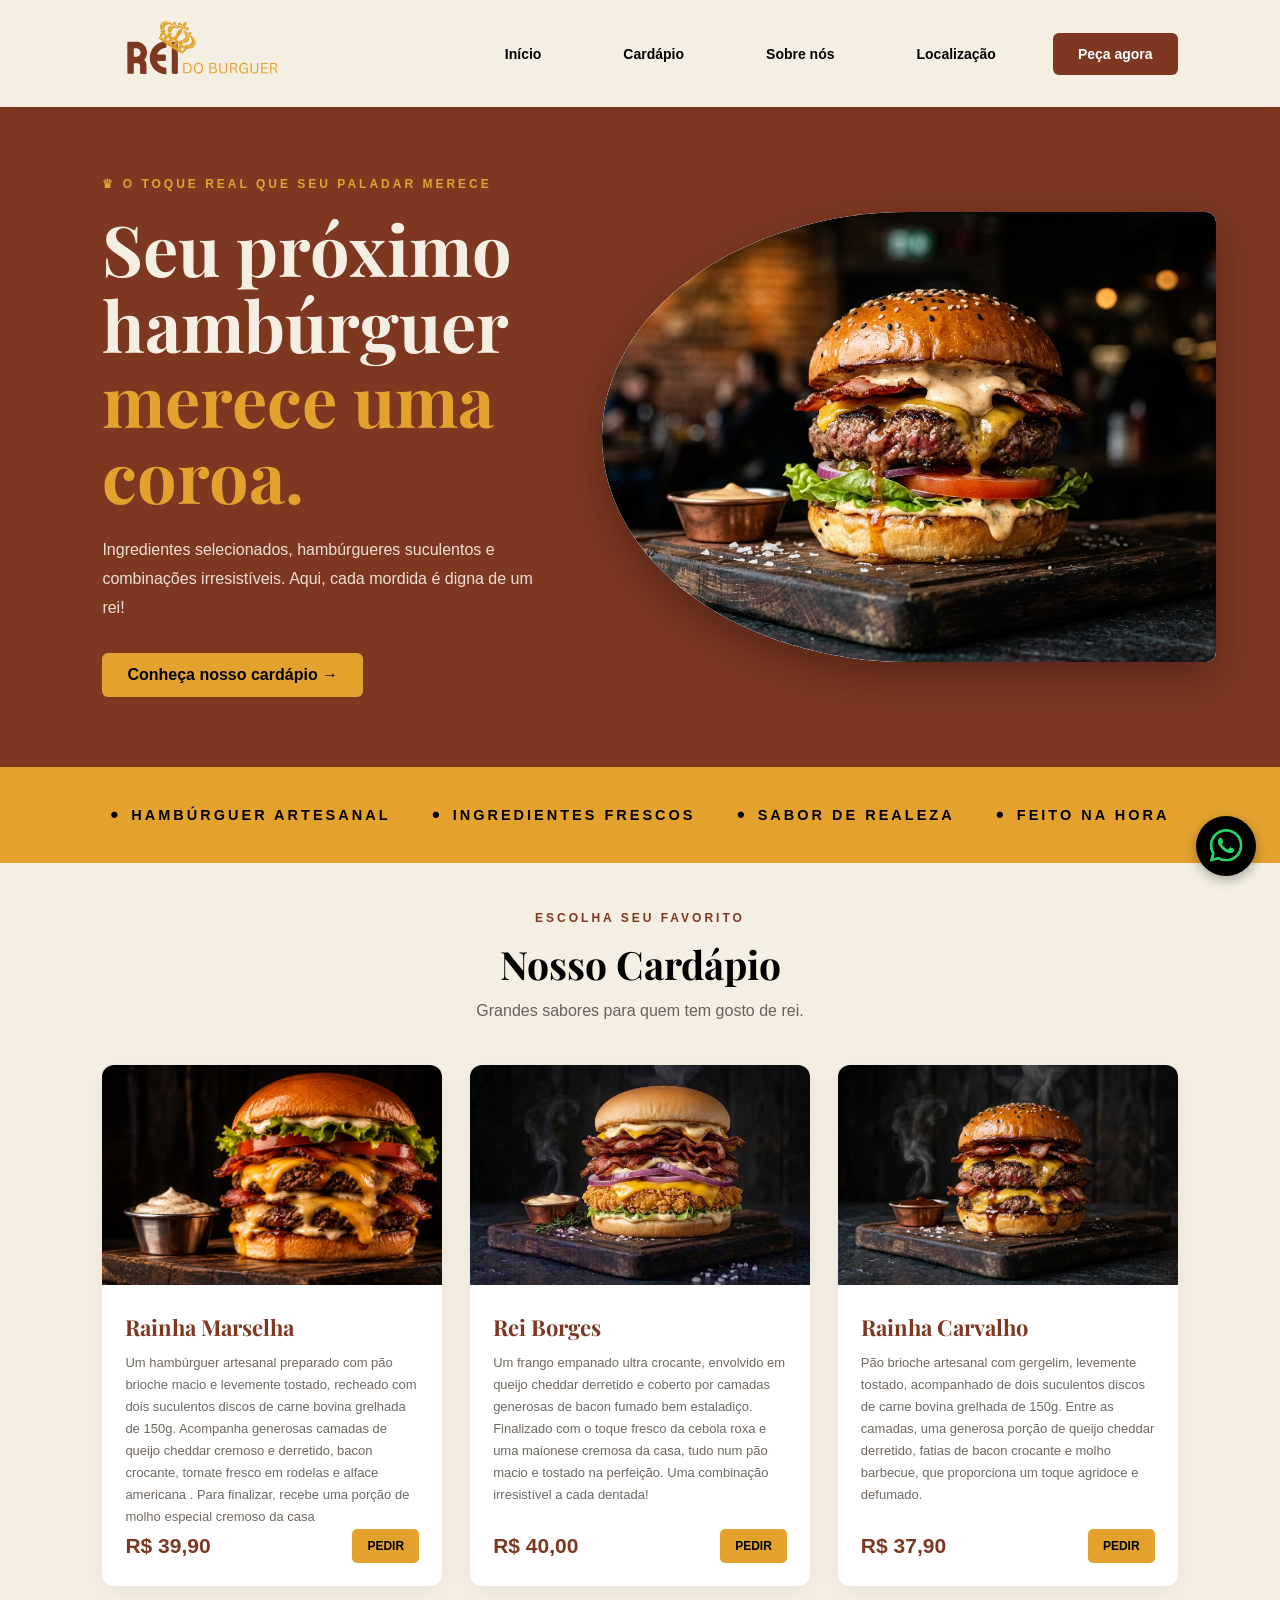
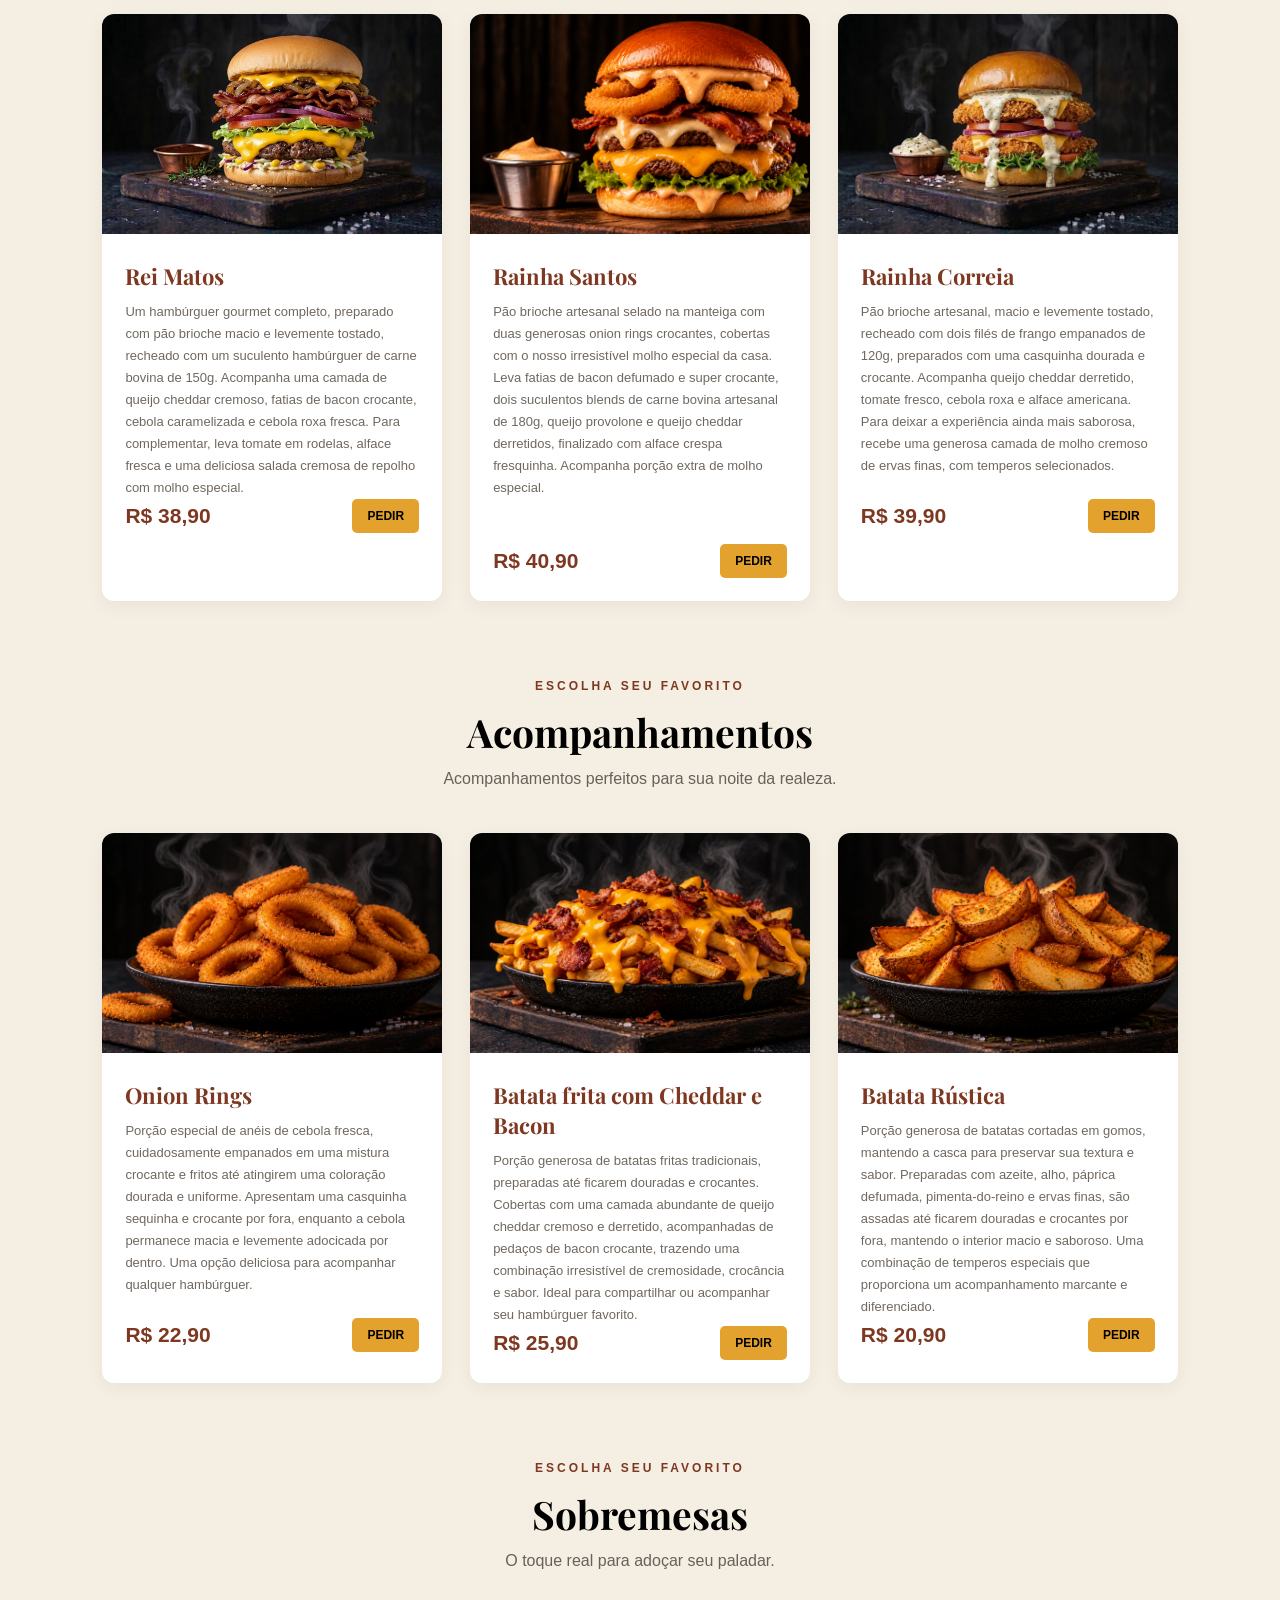
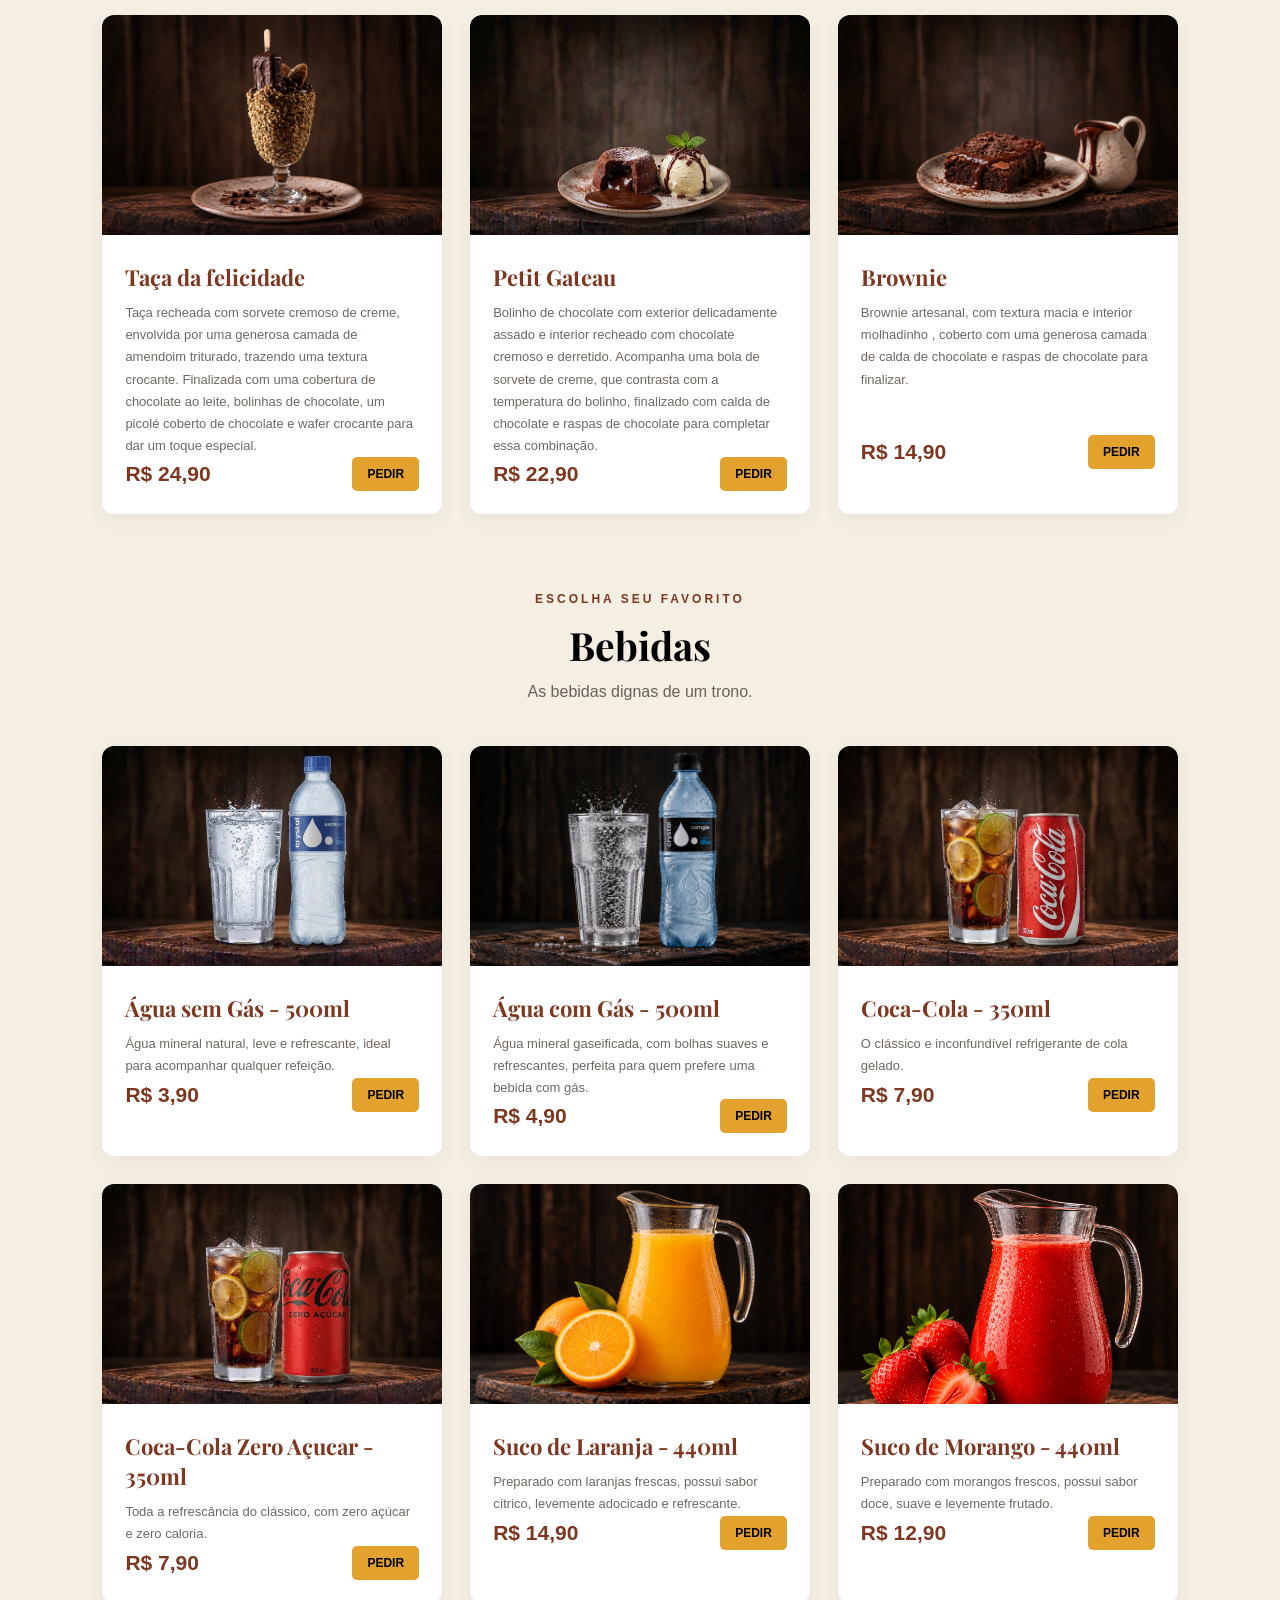
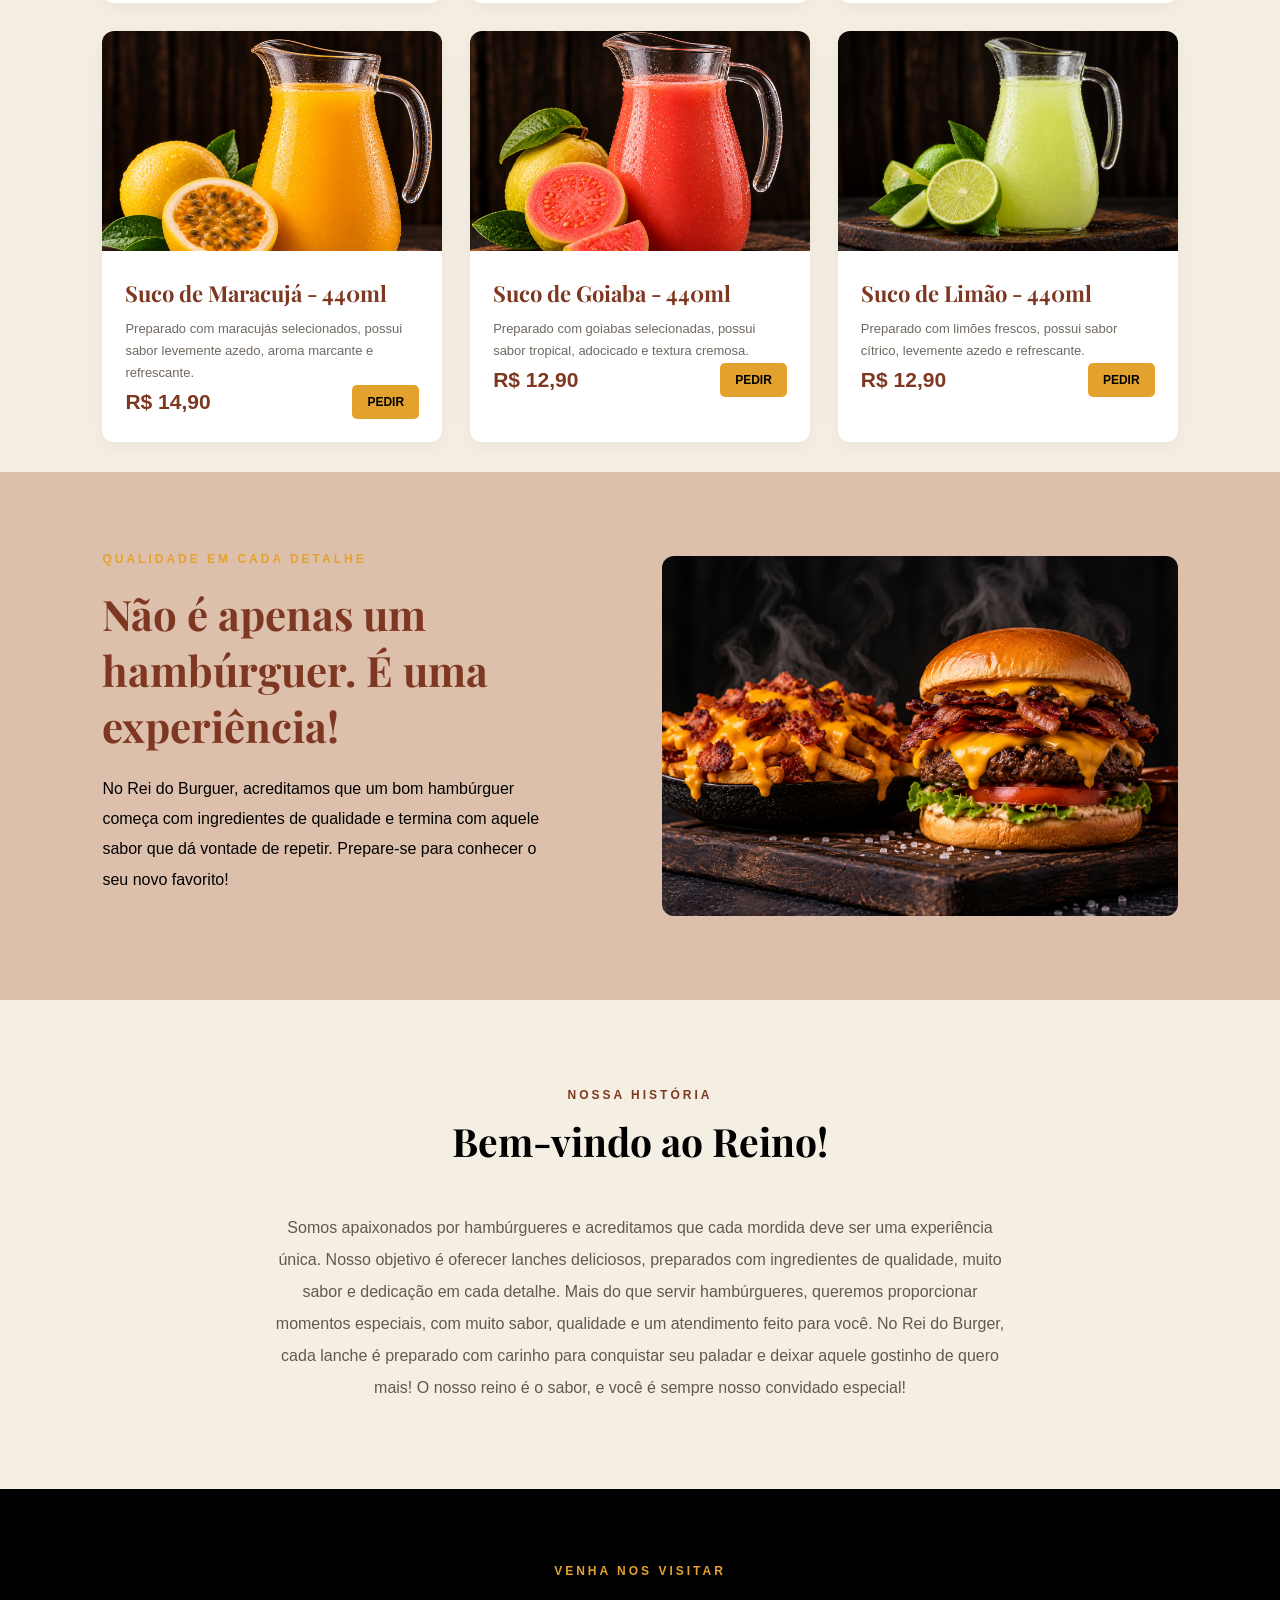
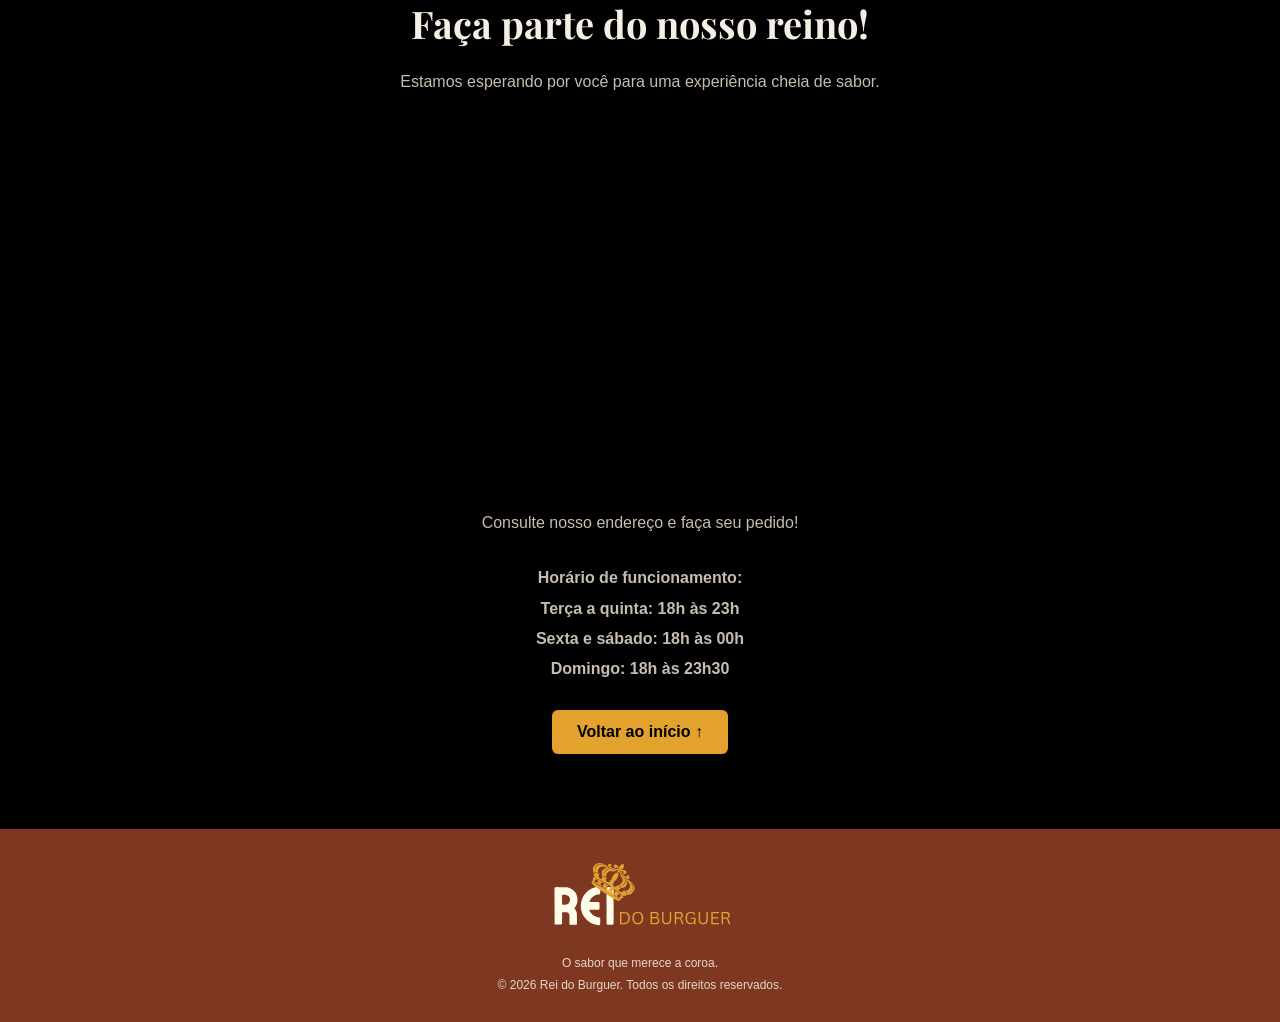
==== commit 3b452135: "icone" ====
--- a/index.html
+++ b/index.html
@@ -105,29 +105,8 @@
         <div class="products">
 
             <div class="product">
-                <img src="imagem/correia.svg"
-                alt="Rainha Correia">
-
-
-                <div class="product-info">
-                    <h3>Rainha Correia</h3>
-                    <p>Pão brioche artesanal, macio e levemente tostado, recheado com dois filés de frango empanados de 120g, preparados com uma casquinha dourada e crocante. Acompanha queijo cheddar derretido, tomate fresco, cebola roxa e alface americana. Para deixar a experiência ainda mais saborosa, recebe uma generosa camada de molho cremoso de ervas finas, com temperos selecionados.
-                        <br>
-                        <br>
-                    </p>
-
-
-                    <div class="product-bottom">
-                        <span class="price">R$ 39,90</span>
-                        <a href="https://wa.me/5511960184964? text=Olá!%20Quero%20fazer%20o%20pedido%20do%20Rainha%20Correia!" class="buy">PEDIR</a>
-                    </div>
-                </div>
-            </div>
-
-
-            <div class="product">
                 <img src="imagem/maeselha.svg"
-                alt="Rei Clássico">
+                alt="Rainha Marselha">
 
 
                 <div class="product-info">
@@ -145,7 +124,7 @@
 
             <div class="product">
                 <img src="imagem/borges.svg"
-                alt="Duplo Soberano">
+                alt="Rei Borges">
 
 
                 <div class="product-info">
@@ -229,6 +208,26 @@
                 </div>
             </div>
 
+            <div class="product">
+                <img src="imagem/correia.svg"
+                alt="Rainha Correia">
+
+
+                <div class="product-info">
+                    <h3>Rainha Correia</h3>
+                    <p>Pão brioche artesanal, macio e levemente tostado, recheado com dois filés de frango empanados de 120g, preparados com uma casquinha dourada e crocante. Acompanha queijo cheddar derretido, tomate fresco, cebola roxa e alface americana. Para deixar a experiência ainda mais saborosa, recebe uma generosa camada de molho cremoso de ervas finas, com temperos selecionados.
+                        <br>
+                        <br>
+                    </p>
+
+
+                    <div class="product-bottom">
+                        <span class="price">R$ 39,90</span>
+                        <a href="https://wa.me/5511960184964? text=Olá!%20Quero%20fazer%20o%20pedido%20do%20Rainha%20Correia!" class="buy">PEDIR</a>
+                    </div>
+                </div>
+            </div>
+
 
             
         </section>
@@ -663,7 +662,7 @@
       class="whatsapp-float"
       aria-label="Fazer pedido pelo WhatsApp"
     >
-      <img src="imagem/WhatsApp.logo.webp" alt="WhatsApp" />
+      <img src="imagem/whats.svg" alt="WhatsApp" />
     </a>
 
 
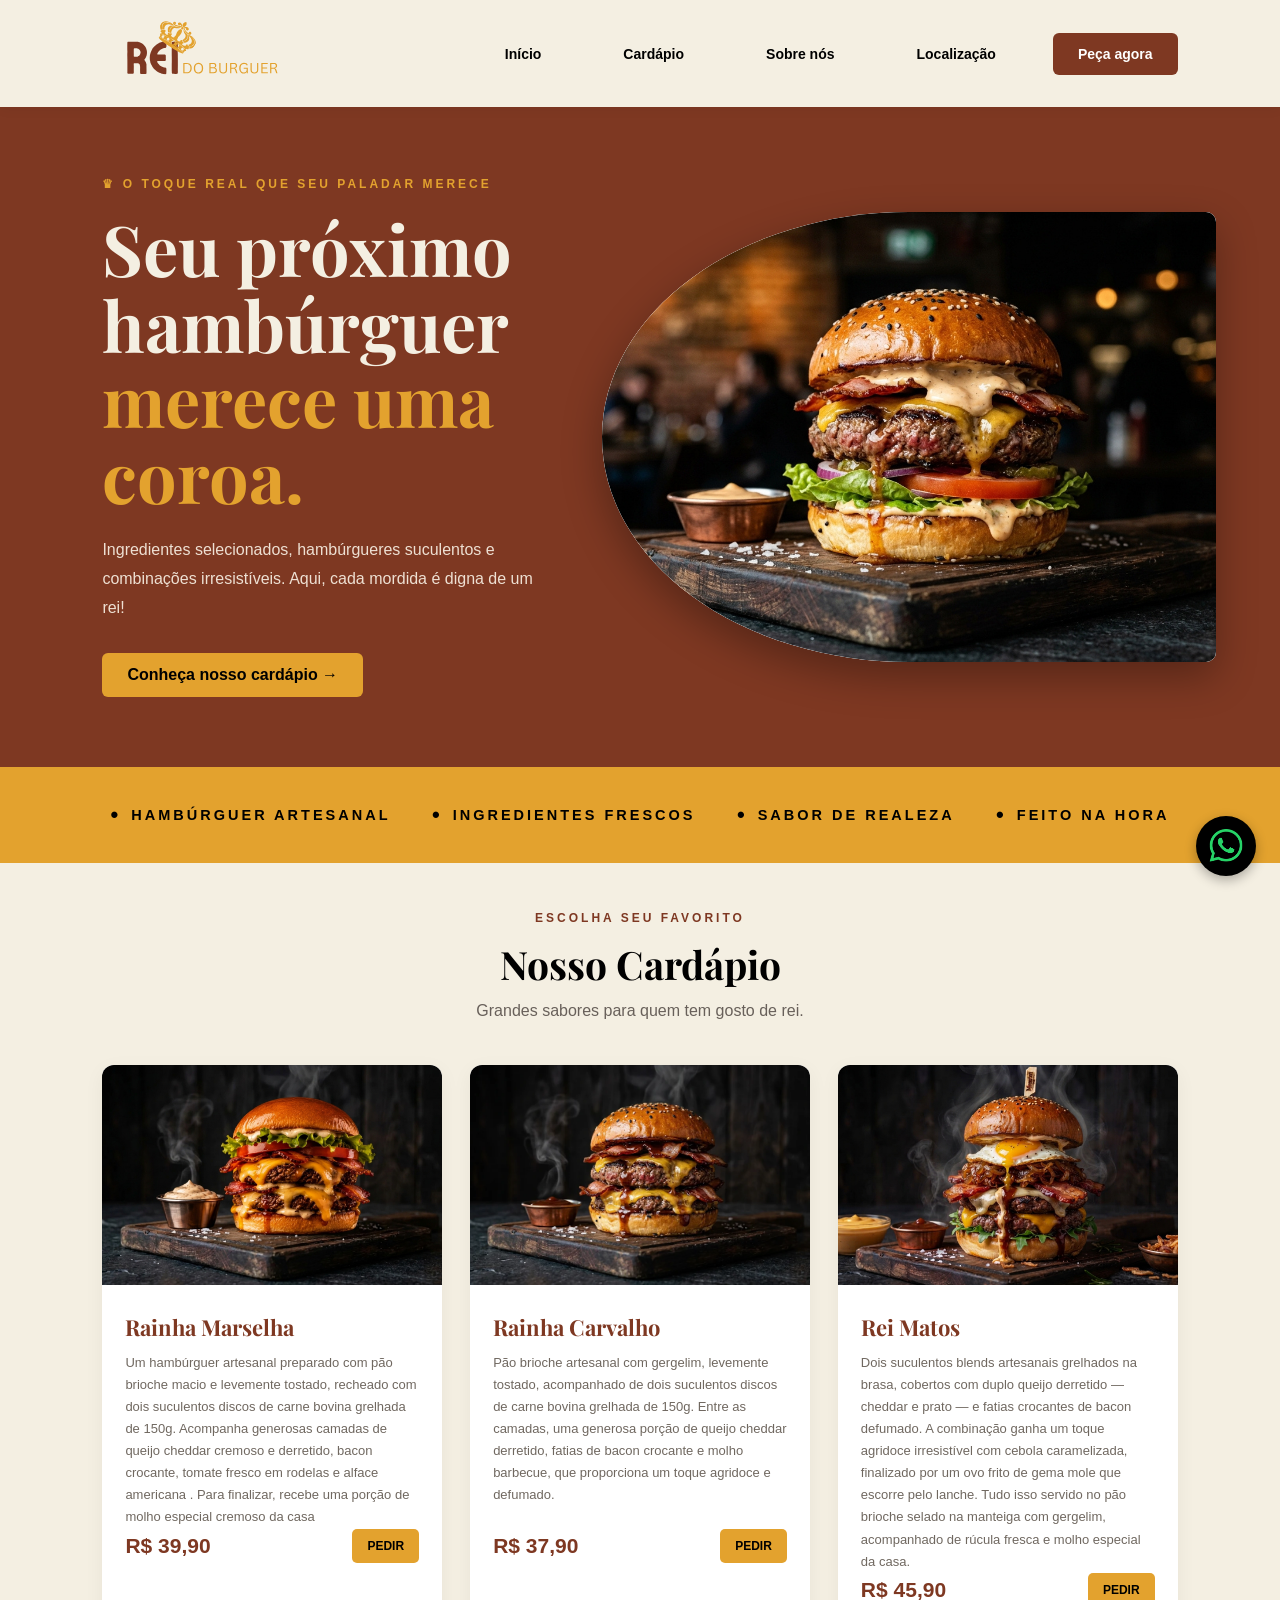
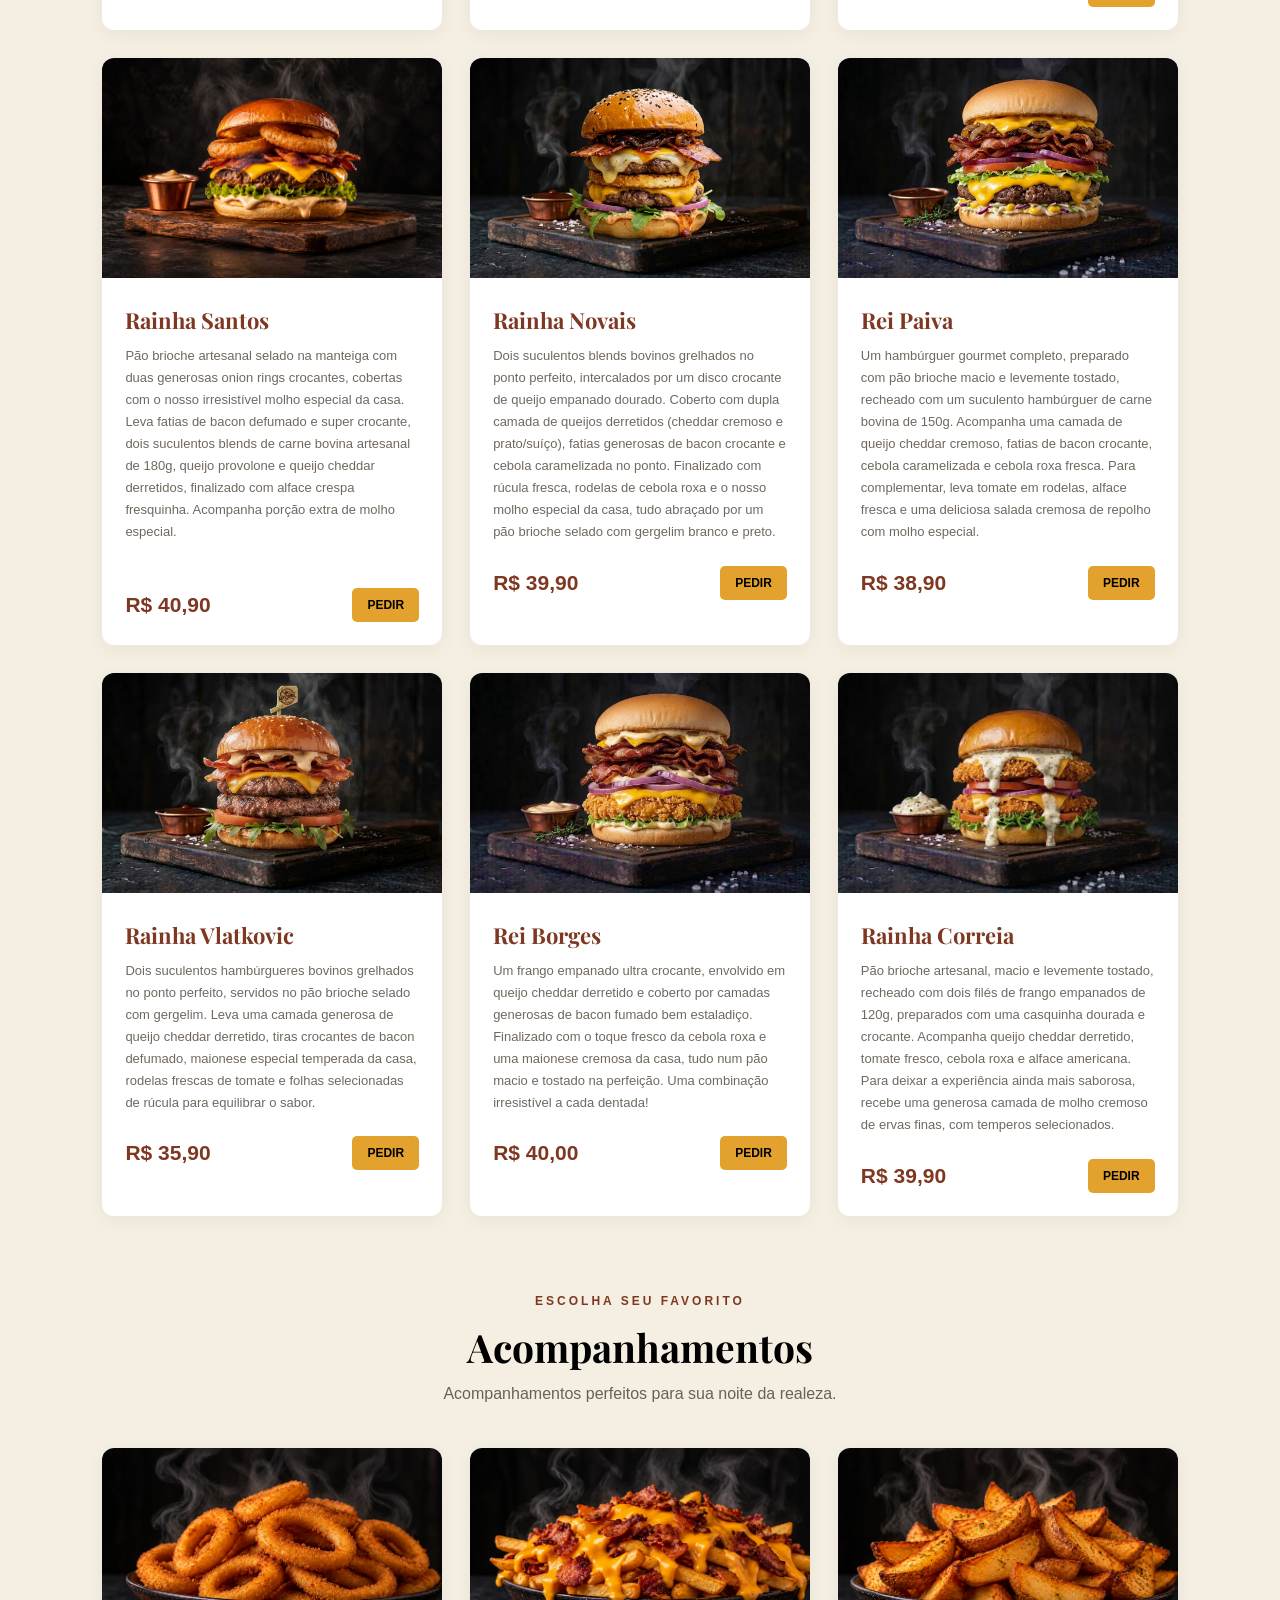
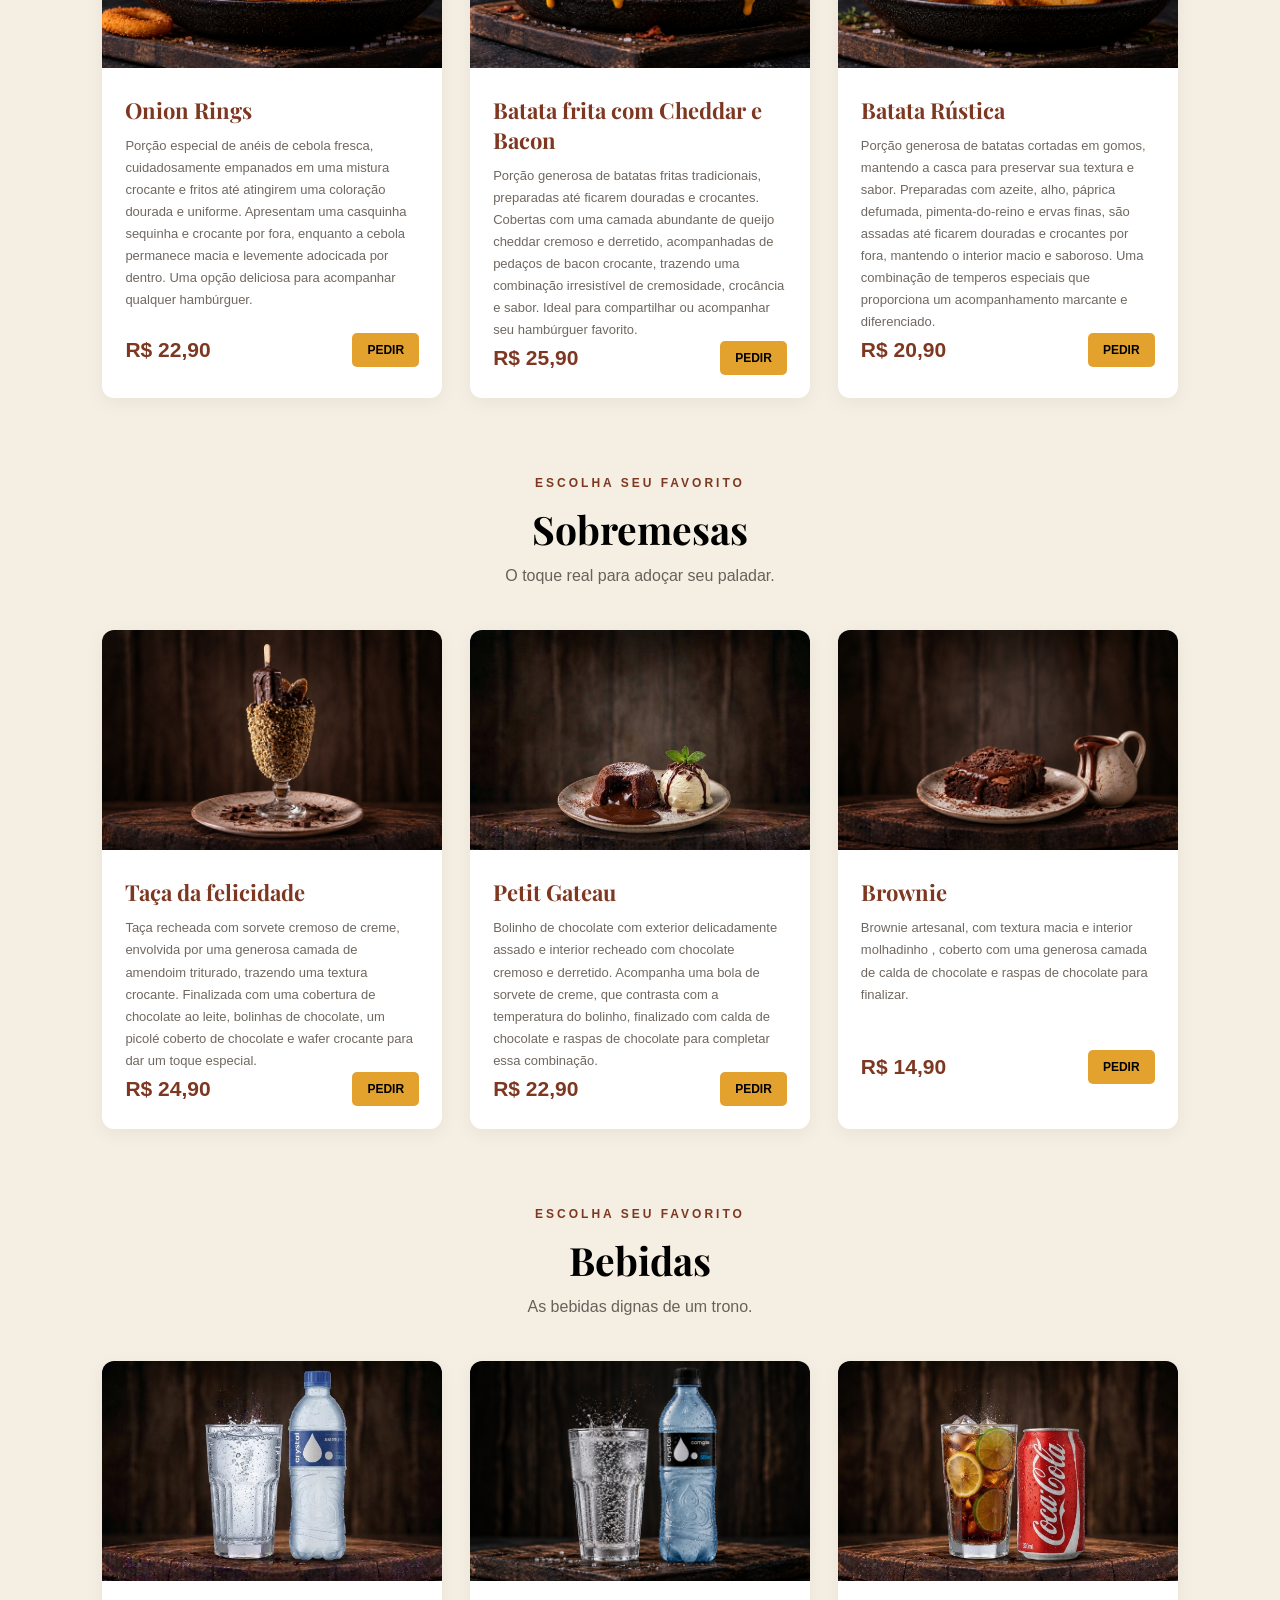
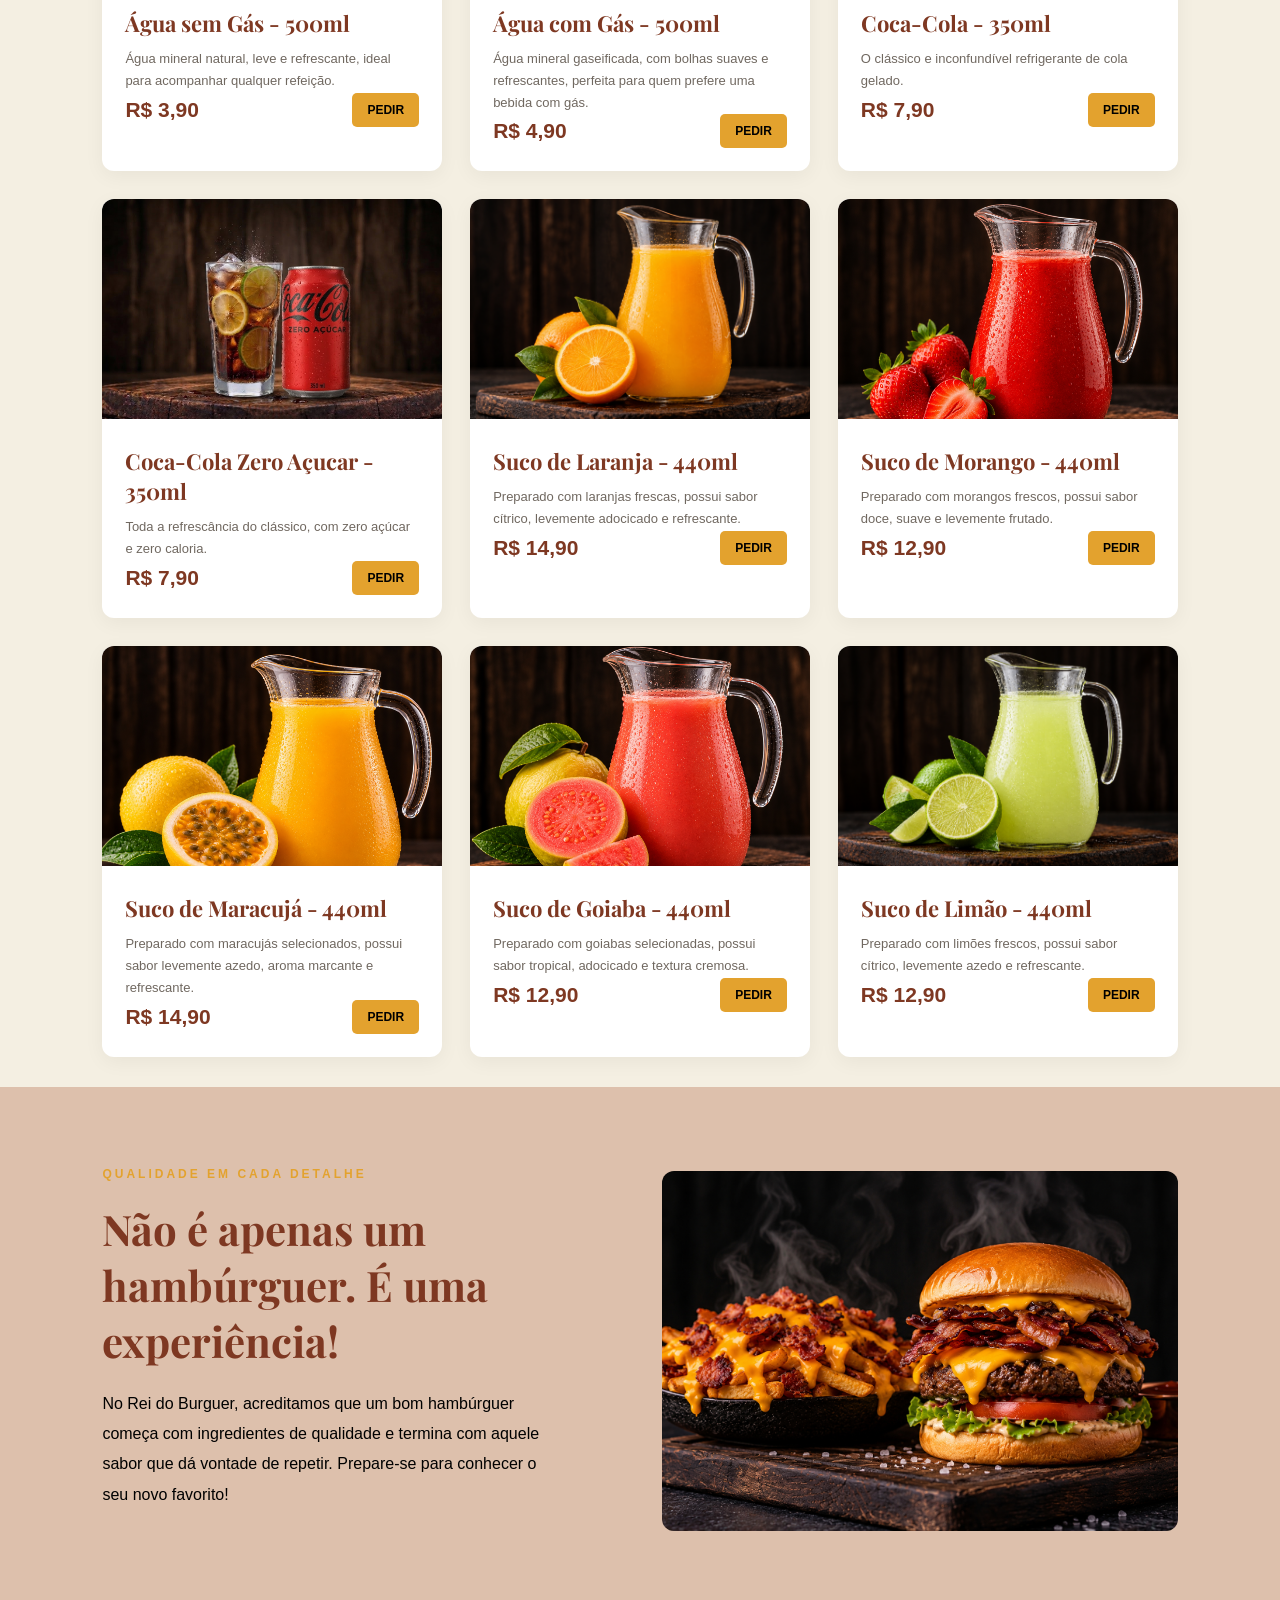
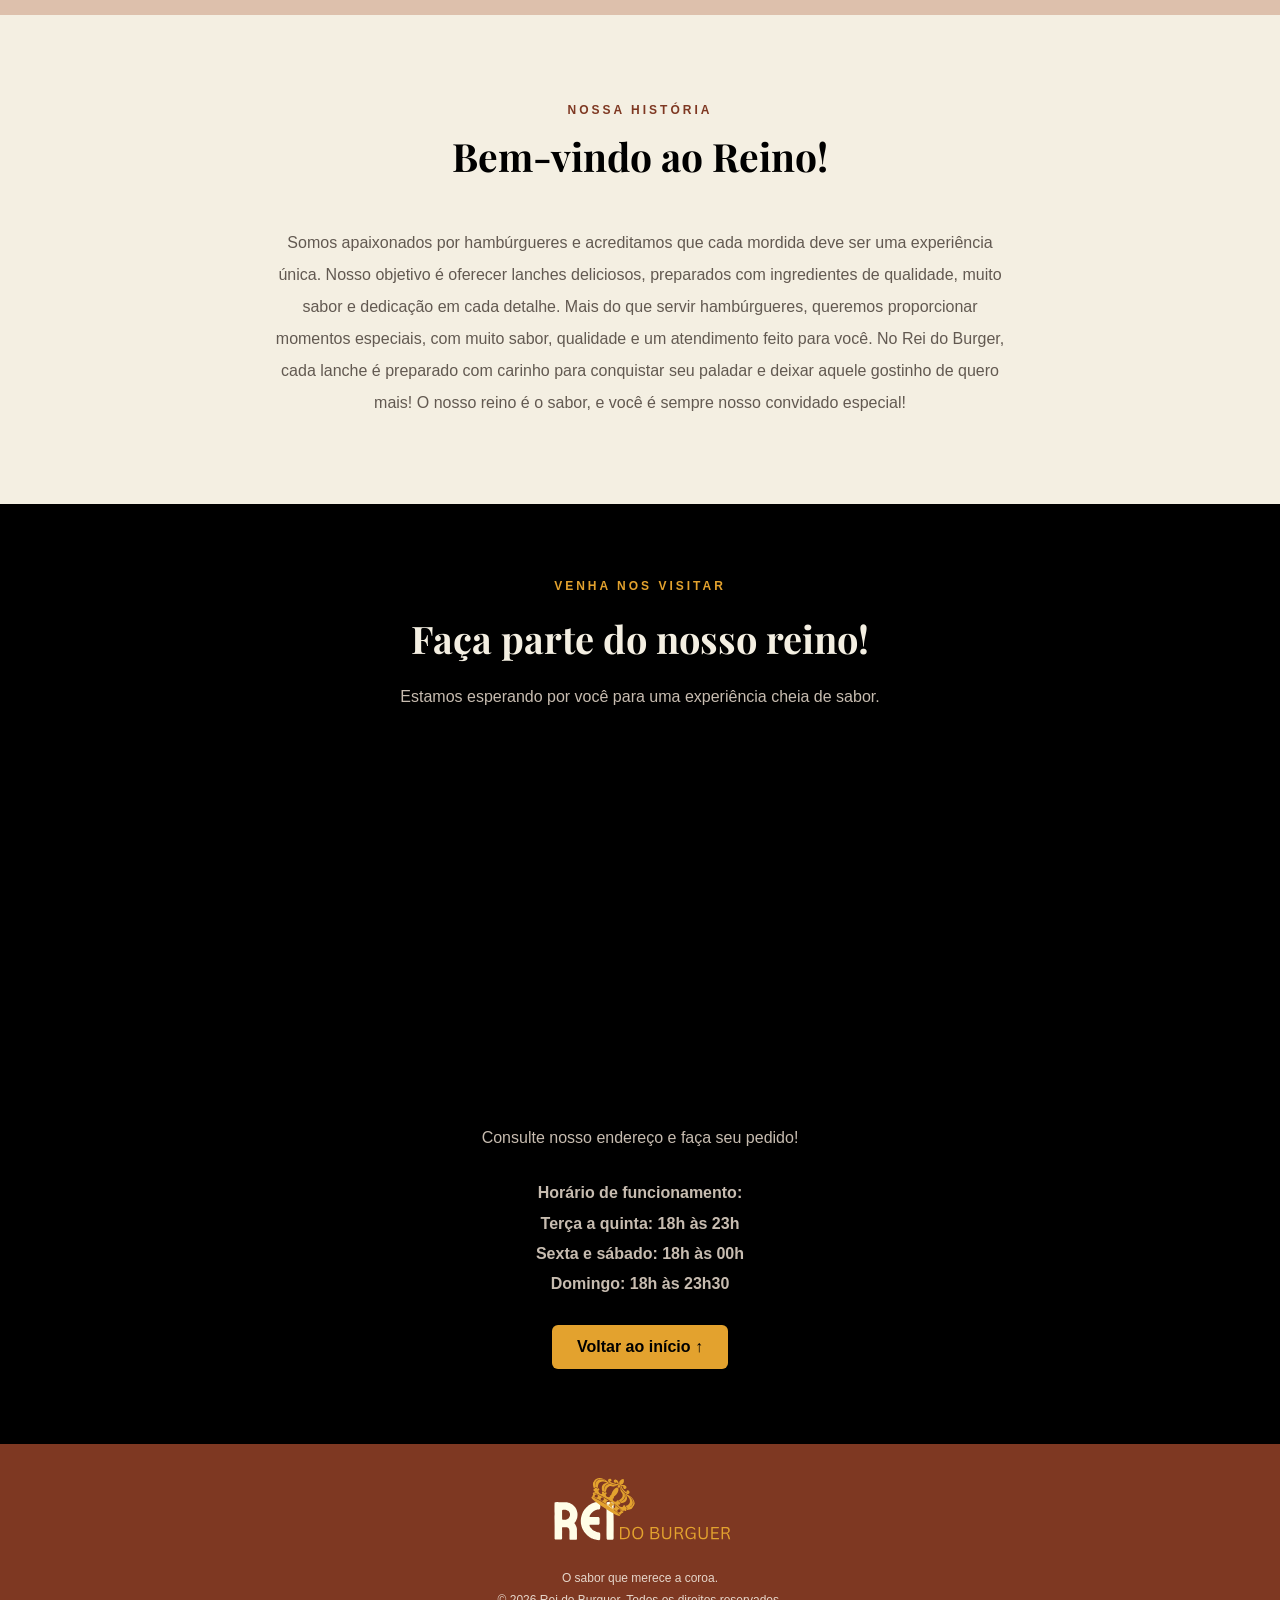
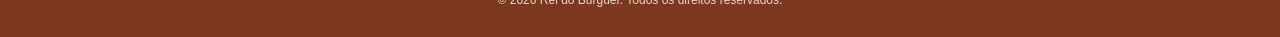
==== commit cf75d4fa: "Add files via upload" ====
--- a/index.html
+++ b/index.html
@@ -105,7 +105,7 @@
         <div class="products">
 
             <div class="product">
-                <img src="imagem/maeselha.svg"
+                <img src="imagem/marselha.svg"
                 alt="Rainha Marselha">
 
 
@@ -123,29 +123,8 @@
 
 
             <div class="product">
-                <img src="imagem/borges.svg"
-                alt="Rei Borges">
-
-
-                <div class="product-info">
-                    <h3>Rei Borges</h3>
-                    <p>Um frango empanado ultra crocante, envolvido em queijo cheddar derretido e coberto por camadas generosas de bacon fumado bem estaladiço. Finalizado com o toque fresco da cebola roxa e uma maionese cremosa da casa, tudo num pão macio e tostado na perfeição. Uma combinação irresistível a cada dentada!
-                        <br>
-                        <br>
-                    </p>
-
-
-                    <div class="product-bottom">
-                        <span class="price">R$ 40,00</span>
-                        <a href="https://wa.me/5511960184964? text=Olá!%20Quero%20fazer%20o%20pedido%20do%20Rei%20Borges!" target="_self" class="buy">PEDIR</a>
-                    </div>
-                </div>
-            </div>
-
-
-            <div class="product">
                 <img src="imagem/carvalho.svg"
-                alt="Cheddar Real">
+                alt="Rainha Carvalho">
 
 
                 <div class="product-info">
@@ -163,18 +142,18 @@
 
 
             <div class="product">
-                <img src="imagem/julio_lanche.svg"
-                alt="Bacon Supreme">
+                <img src="imagem/matos.svg"
+                alt="Rei Matos">
 
 
                 <div class="product-info">
                     <h3>Rei Matos</h3>
-                    <p> Um hambúrguer gourmet completo, preparado com pão brioche macio e levemente tostado, recheado com um suculento hambúrguer de carne bovina de 150g. Acompanha uma camada de queijo cheddar cremoso, fatias de bacon crocante, cebola caramelizada e cebola roxa fresca. Para complementar, leva tomate em rodelas, alface fresca e uma deliciosa salada cremosa de repolho com molho especial.
+                    <p> Dois suculentos blends artesanais grelhados na brasa, cobertos com duplo queijo derretido — cheddar e prato — e fatias crocantes de bacon defumado. A combinação ganha um toque agridoce irresistível com cebola caramelizada, finalizado por um ovo frito de gema mole que escorre pelo lanche. Tudo isso servido no pão brioche selado na manteiga com gergelim, acompanhado de rúcula fresca e molho especial da casa.
                     </p>
 
 
                     <div class="product-bottom">
-                        <span class="price">R$ 38,90</span>
+                        <span class="price">R$ 45,90</span>
                         <a href="https://wa.me/5511960184964? text=Olá!%20Quero%20fazer%20o%20pedido%20do%20Rei%20Matos!" class="buy">PEDIR</a>
                     </div>
                 </div>
@@ -182,7 +161,7 @@
 
             <div class="product">
                 <img src="imagem/santos.svg"
-                alt="Frango Crocante">
+                alt="Rainha Santos">
 
 
                 <div class="product-info">
@@ -208,6 +187,87 @@
                 </div>
             </div>
 
+             <div class="product">
+                <img src="imagem/novais.svg"
+                alt="Rainha Novais">
+
+
+                <div class="product-info">
+                    <h3>Rainha Novais</h3>
+                    <p>Dois suculentos blends bovinos grelhados no ponto perfeito, intercalados por um disco crocante de queijo empanado dourado. Coberto com dupla camada de queijos derretidos (cheddar cremoso e prato/suíço), fatias generosas de bacon crocante e cebola caramelizada no ponto. Finalizado com rúcula fresca, rodelas de cebola roxa e o nosso molho especial da casa, tudo abraçado por um pão brioche selado com gergelim branco e preto.
+                        <br>
+                        <br>
+                    </p>
+
+
+                    <div class="product-bottom">
+                        <span class="price">R$ 39,90</span>
+                        <a href="https://wa.me/5511960184964? text=Olá!%20Quero%20fazer%20o%20pedido%20do%20Rainha%20Correia!" class="buy">PEDIR</a>
+                    </div>
+                </div>
+            </div>
+
+             <div class="product">
+                <img src="imagem/paiva.svg"
+                alt="Rei Paiva">
+
+
+                <div class="product-info">
+                    <h3>Rei Paiva</h3>
+                    <p>Um hambúrguer gourmet completo, preparado com pão brioche macio e levemente tostado, recheado com um suculento hambúrguer de carne bovina de 150g. Acompanha uma camada de queijo cheddar cremoso, fatias de bacon crocante, cebola caramelizada e cebola roxa fresca. Para complementar, leva tomate em rodelas, alface fresca e uma deliciosa salada cremosa de repolho com molho especial.
+                        <br>
+                        <br>
+                    </p>
+
+
+                    <div class="product-bottom">
+                        <span class="price">R$ 38,90</span>
+                        <a href="https://wa.me/5511960184964? text=Olá!%20Quero%20fazer%20o%20pedido%20do%20Rainha%20Correia!" class="buy">PEDIR</a>
+                    </div>
+                </div>
+            </div>
+
+            <div class="product">
+                <img src="imagem/vieira.svg"
+                alt="Rainha Vieira">
+
+
+                <div class="product-info">
+                    <h3>Rainha Vlatkovic</h3>
+                    <p>Dois suculentos hambúrgueres bovinos grelhados no ponto perfeito, servidos no pão brioche selado com gergelim. Leva uma camada generosa de queijo cheddar derretido, tiras crocantes de bacon defumado, maionese especial temperada da casa, rodelas frescas de tomate e folhas selecionadas de rúcula para equilibrar o sabor.
+                        <br>
+                        <br>
+                    </p>
+
+
+                    <div class="product-bottom">
+                        <span class="price">R$ 35,90</span>
+                        <a href="https://wa.me/5511960184964? text=Olá!%20Quero%20fazer%20o%20pedido%20do%20Rainha%20Correia!" class="buy">PEDIR</a>
+                    </div>
+                </div>
+            </div>
+
+
+            <div class="product">
+                <img src="imagem/borges.svg"
+                alt="Rei Borges">
+
+
+                <div class="product-info">
+                    <h3>Rei Borges</h3>
+                    <p>Um frango empanado ultra crocante, envolvido em queijo cheddar derretido e coberto por camadas generosas de bacon fumado bem estaladiço. Finalizado com o toque fresco da cebola roxa e uma maionese cremosa da casa, tudo num pão macio e tostado na perfeição. Uma combinação irresistível a cada dentada!
+                        <br>
+                        <br>
+                    </p>
+
+
+                    <div class="product-bottom">
+                        <span class="price">R$ 40,00</span>
+                        <a href="https://wa.me/5511960184964? text=Olá!%20Quero%20fazer%20o%20pedido%20do%20Rei%20Borges!" target="_self" class="buy">PEDIR</a>
+                    </div>
+                </div>
+            </div>
+
             <div class="product">
                 <img src="imagem/correia.svg"
                 alt="Rainha Correia">
@@ -228,8 +288,6 @@
                 </div>
             </div>
 
-
-            
         </section>
 
     <section class="section menu" id="cardapio">
